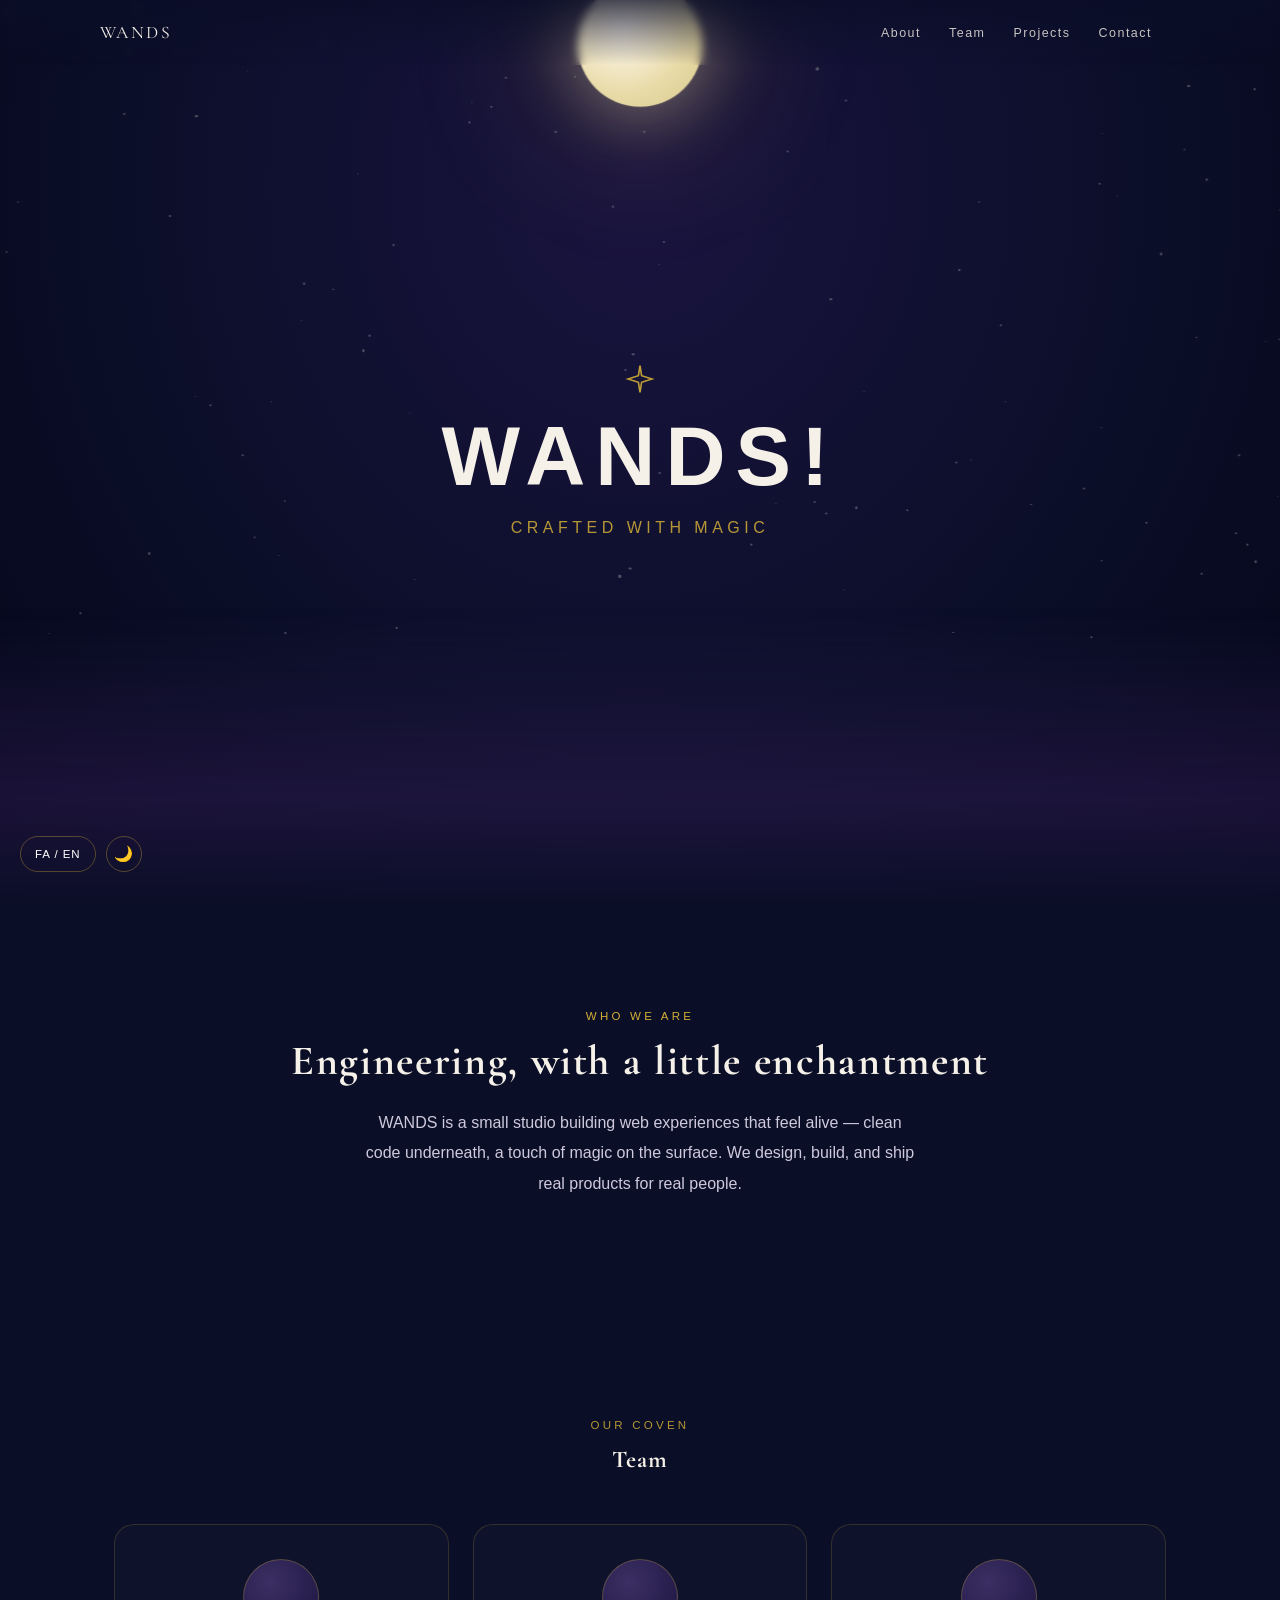
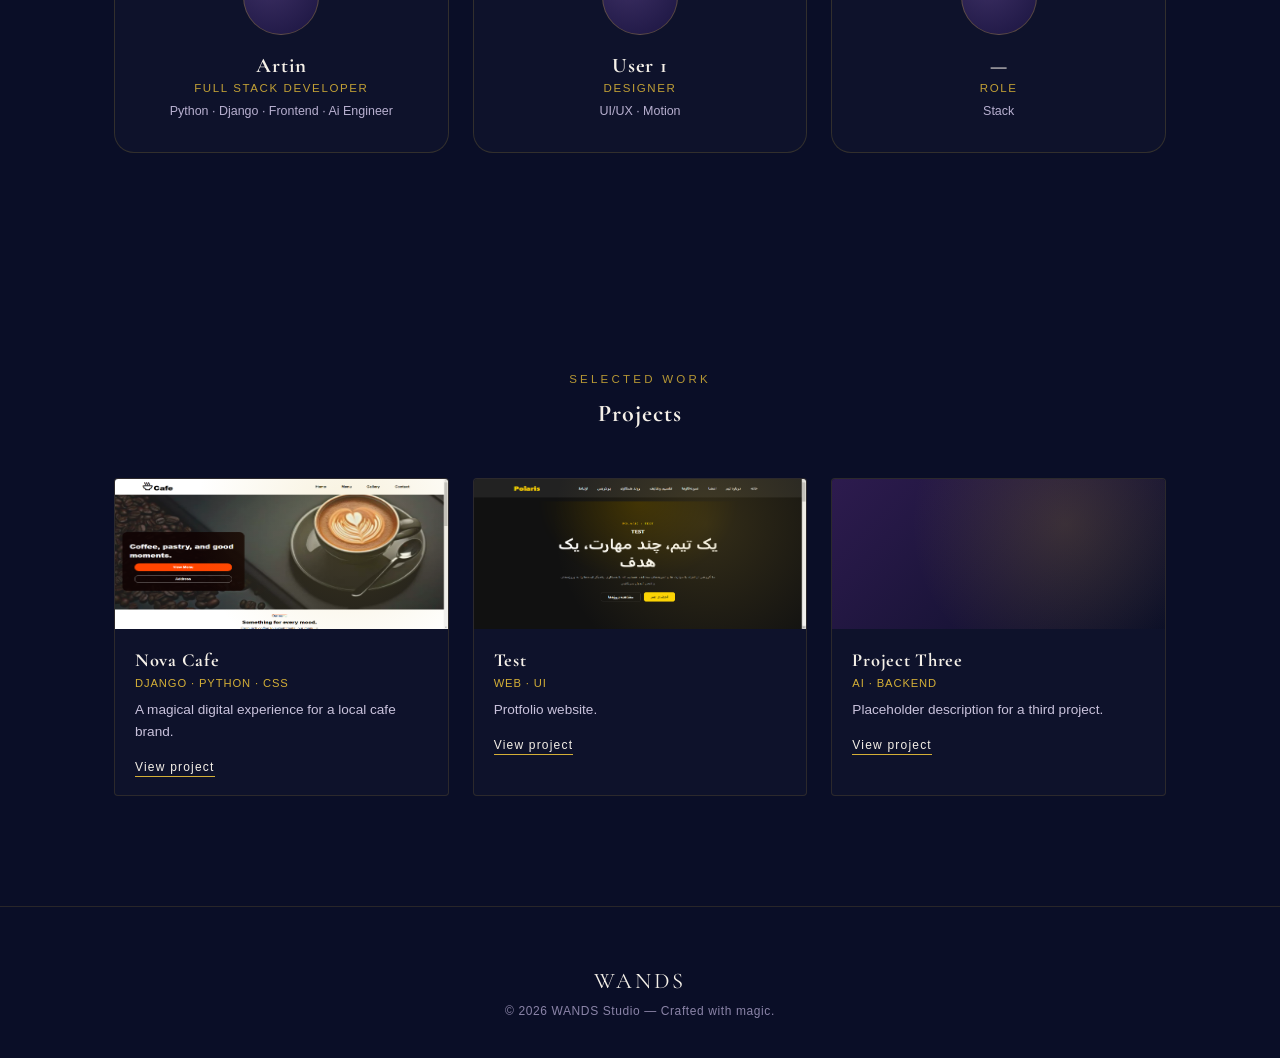
==== index.html @ fb7c70e4 "Add files via upload" ====
<!DOCTYPE html>
<html lang="en">
  <head>
    <meta charset="UTF-8" />
    <meta
      name="viewport"
      content="width=device-width, initial-scale=1, viewport-fit=cover"
    />
    <title>WANDS</title>
    <link rel="preconnect" href="https://fonts.googleapis.com" />
    <link rel="preconnect" href="https://fonts.gstatic.com" crossorigin />
    <link
      href="https://unpkg.com/boxicons@2.1.4/css/boxicons.min.css"
      rel="stylesheet"
    />
    <link
      href="https://fonts.googleapis.com/css2?family=Cormorant+Garamond:wght@400;500;600&family=Inter:wght@300;400;500&family=Vazirmatn:wght@300;400;500;600&display=swap"
      rel="stylesheet"
    />
    <link rel="stylesheet" href="style.css" />
  </head>
  <body>
    <div class="count">
      <nav>
        <div class="logo">WANDS</div>
        <input type="checkbox" id="active" />
        <label for="active" class="open">
          <i class="bx bx-menu"></i>
        </label>
        <ul>
          <label for="active" class="close">
            <i class="bx bx-x"></i>
          </label>
          <li>
            <a href="#about" data-en="About" data-fa="درباره ما">About</a>
          </li>
          <li><a href="#team" data-en="Team" data-fa="تیم">Team</a></li>
          <li>
            <a href="#projects" data-en="Projects" data-fa="پروژه‌ها"
              >Projects</a
            >
          </li>
          <li>
            <a href="#" data-en="Contact" data-fa="ارتباط با ما">Contact</a>
          </li>
          <label for="active" class="screen"></label>
        </ul>
      </nav>

      <div class="nav-actions">
        <button class="lang-btn" id="langBtn" aria-label="Toggle language">
          FA / EN
        </button>
        <button class="icon-btn" id="themeBtn" aria-label="Toggle theme">
          🌙
        </button>
      </div>

      <div class="sweep" id="sweep"></div>

      <div class="language-transition">
        <div class="language-loader">
          <p>WANDS</p>
        </div>
      </div>

      <section class="hero">
        <div class="sky-layers" id="skyLayers">
          <div class="stars" id="stars"></div>
          <div class="cloud c1"></div>
          <div class="cloud c2"></div>
          <div class="cloud c3"></div>
          <div class="cloud c4"></div>
          <div id="moonParallax">
            <div class="moon-wrap"><div class="moon"></div></div>
          </div>
          <div class="fog"></div>
        </div>
        <div class="hero-content">
          <svg
            class="mark"
            viewBox="0 0 24 24"
            fill="none"
            stroke="var(--gold)"
            stroke-width="1.2"
          >
            <path
              d="M12 2 L13.2 9.5 L21 12 L13.2 14.5 L12 22 L10.8 14.5 L3 12 L10.8 9.5 Z"
            />
          </svg>
          <h1 data-en="WANDS!" data-fa="!WANDS">WANDS!</h1>
          <p
            class="tagline"
            data-en="CRAFTED WITH MAGIC"
            data-fa="ساخته‌ شده با جادو"
          >
            CRAFTED WITH MAGIC
          </p>
        </div>
      </section>

      <section class="section about" id="about">
        <div class="eyebrow reveal" data-en="WHO WE ARE" data-fa="ما کی هستیم">
          WHO WE ARE
        </div>
        <h2
          data-en="Engineering, with a little enchantment"
          data-fa="مهندسی، با کمی جادو"
          class="reveal"
        >
          Engineering, with a little enchantment
        </h2>
        <p
          class="reveal"
          data-en="WANDS is a small studio building web experiences that feel alive — clean code underneath, a touch of magic on the surface. We design, build, and ship real products for real people."
          data-fa="WANDS یک استودیوی کوچک است که تجربه‌های وب زنده می‌سازد — کدنویسی تمیز در زیر، لمسی از جادو در سطح. ما محصولات واقعی برای افراد واقعی طراحی و می‌سازیم."
        >
          WANDS is a small studio building web experiences that feel alive —
          clean code underneath, a touch of magic on the surface. We design,
          build, and ship real products for real people.
        </p>
      </section>

      <section class="section" id="team">
        <div
          class="eyebrow"
          style="text-align: center"
          data-en="OUR COVEN"
          data-fa="محفل ما"
        >
          OUR COVEN
        </div>
        <h2 style="text-align: center" data-en="Team" data-fa="تیم">Team</h2>
        <div class="grid">
          <div class="card reveal">
            <div class="avatar"></div>
            <h3>Artin</h3>
            <div class="role" data-en="FULL STACK DEVELOPER" data-fa="فول استک">
              FULL STACK DEVELOPER
            </div>
            <div
              class="stack"
              data-en="Python · Django · Frontend · Ai Engineer"
              data-fa="پایتون · جنگو · فرانت اند · مهندس هوش مصنوعی"
            >
              Python · Django · Frontend · Ai Engineer
            </div>
          </div>
          <div class="card reveal">
            <div class="avatar"></div>
            <h3>User 1</h3>
            <div class="role" data-en="DESIGNER" data-fa="طراح">DESIGNER</div>
            <div
              class="stack"
              data-en="UI/UX · Motion"
              data-fa="  موشن · طراحی/روابط کاربری "
            >
              UI/UX · Motion
            </div>
          </div>
          <div class="card reveal">
            <div class="avatar"></div>
            <h3>—</h3>
            <div class="role">ROLE</div>
            <div class="stack">Stack</div>
          </div>
        </div>
      </section>

      <section class="section" id="projects">
        <div
          class="eyebrow"
          style="text-align: center"
          data-en="SELECTED WORK"
          data-fa="کار های منتخب"
        >
          SELECTED WORK
        </div>
        <h2 style="text-align: center" data-en="Projects" data-fa="پروژه ها">
          Projects
        </h2>
        <div class="grid">
          <div class="proj-card reveal">
            <div class="proj-thumb reveal"><img src="/pct/cafe.png" alt=""></div>
            <div class="proj-body reveal">
              <h3>Nova Cafe</h3>
              <div class="proj-tags">DJANGO · PYTHON · CSS</div>
              <p>A magical digital experience for a local cafe brand.</p>
              <a class="view-link" href="https:cafe-fwct.onrender.com"
                >View project</a
              >
            </div>
          </div>
          <div class="proj-card reveal">
            <div class="proj-thumb reveal"><img src="/pct/test.png" alt=""></div>
            <div class="proj-body reveal">
              <h3>Test</h3>
              <div class="proj-tags">WEB · UI</div>
              <p>Protfolio website.</p>
              <a
                class="view-link"
                href="https://endjackcho.github.io/test-project"
                >View project</a
              >
            </div>
          </div>
          <div class="proj-card reveal">
            <div class="proj-thumb reveal"></div>
            <div class="proj-body reveal">
              <h3>Project Three</h3>
              <div class="proj-tags">AI · BACKEND</div>
              <p>Placeholder description for a third project.</p>
              <a class="view-link" href="#">View project</a>
            </div>
          </div>
        </div>
      </section>

      <footer>
        <div class="logo">WANDS</div>
        <p>© 2026 WANDS Studio — Crafted with magic.</p>
      </footer>

      <a href="#top" class="to-top" id="toTop">↑</a>
    </div>

    <script>
      const starsEl = document.getElementById("stars");
      const n = window.innerWidth < 600 ? 50 : 100;
      let html = "";
      for (let i = 0; i < n; i++) {
        const x = Math.random() * 100,
          y = Math.random() * 70,
          s = Math.random() * 1.6 + 1;
        const d = Math.random() * 4,
          dur = 3 + Math.random() * 4;
        html += `<div class="star" style="left:${x}%;top:${y}%;width:${s}px;height:${s}px;animation-delay:${d}s;animation-duration:${dur}s;"></div>`;
      }
      starsEl.innerHTML = html;

      const toTop = document.getElementById("toTop");
      window.addEventListener("scroll", () => {
        toTop.classList.toggle("show", window.scrollY > 400);
      });

      // theme toggle (dark/light) with golden sweep transition
      const themeBtn = document.getElementById("themeBtn");
      const sweep = document.getElementById("sweep");
      function applyTheme(mode) {
        document.body.classList.toggle("light", mode === "light");
        themeBtn.textContent = mode === "light" ? "☀️" : "🌙";
      }
      function runSweep(cb) {
        sweep.classList.remove("run");
        void sweep.offsetWidth;
        sweep.classList.add("run");
        setTimeout(cb, 380);
      }
      let currentTheme = localStorage.getItem("wands-theme") || "dark";
      applyTheme(currentTheme);
      themeBtn.addEventListener("click", () => {
        runSweep(() => {
          currentTheme = currentTheme === "dark" ? "light" : "dark";
          localStorage.setItem("wands-theme", currentTheme);
          applyTheme(currentTheme);
        });
      });

      // language toggle (EN/FA) with RTL switch
      const langBtn = document.getElementById("langBtn");
      const trans = document.querySelector(".language-transition");
      function applyLang(lang) {
        document.body.setAttribute("dir", lang === "fa" ? "rtl" : "ltr");
        document.documentElement.setAttribute("lang", lang);
        document.querySelectorAll("[data-en]").forEach((el) => {
          el.textContent =
            lang === "fa"
              ? el.getAttribute("data-fa")
              : el.getAttribute("data-en");
        });
        langBtn.textContent = lang === "fa" ? "EN / FA" : "FA / EN";
      }

      function rmve(){
        setTimeout(() => {
          trans.classList.remove("active")
        }, 600);
      }
      
      function rung(){
          setTimeout(() => {
            localStorage.setItem("wands-lang", currentLang);
            applyLang(currentLang);
          }, 300);
      }

      let currentLang = localStorage.getItem("wands-lang") || "en";
      applyLang(currentLang);
      langBtn.addEventListener("click", () => {
        currentLang = currentLang === "en" ? "fa" : "en";
        trans.classList.add("active");
        rung()
        rmve()
      });

      // 3D-feel parallax: sky layer tilts, moon drifts opposite to clouds
      const skyLayers = document.getElementById("skyLayers");
      const moonWrap = document.getElementById("moonParallax");
      if (window.matchMedia("(pointer: fine)").matches) {
        let tx = 0,
          ty = 0,
          cx = 0,
          cy = 0;
        window.addEventListener("mousemove", (e) => {
          tx = e.clientX / window.innerWidth - 0.5;
          ty = e.clientY / window.innerHeight - 0.5;
        });
        function raf() {
          cx += (tx - cx) * 0.05;
          cy += (ty - cy) * 0.05;
          skyLayers.style.transform = `rotateY(${cx * 4}deg) rotateX(${
            -cy * 3
          }deg) scale(1.04)`;
          moonWrap.style.transform = `translate(${cx * -24}px, ${cy * -14}px)`;
          requestAnimationFrame(raf);
        }
        raf();
      }

      const cards = document.querySelectorAll(".card");

      cards.forEach((card) => {
        card.addEventListener("mousemove", (e) => {
          const rect = card.getBoundingClientRect();

          const x = e.clientX - rect.left;
          const y = e.clientY - rect.top;

          card.style.setProperty("--x", `${x}px`);
          card.style.setProperty("--y", `${y}px`);
        });
      });

      const reveals = document.querySelectorAll(".reveal");
      const observer = new IntersectionObserver(
        (entries) => {
          entries.forEach((entry) => {
            if (entry.isIntersecting) {
              entry.target.classList.add("active");
            }
          });
        },
        {
          threshold: 0.15,
        }
      );

      reveals.forEach((item) => {
        observer.observe(item);
      });
    </script>
  </body>
</html>
---- style.css ----
:root {
  --night-1: #0a0e27;
  --night-2: #1a1440;
  --purple: #2d1b4e;
  --gold: #d4af37;
  --cream: #f5f0e8;
  --mist: #6b5b95;
  --card-bg: rgba(255, 255, 255, 0.02);
  --nav-bg: rgba(10, 14, 39, 0.75);
  --icons: white;
  box-sizing: border-box;
}

* {
  box-sizing: inherit;
  margin: 0;
  padding: 0;
}

html {
  scroll-behavior: smooth;
}

body {
  background: var(--night-1);
  color: var(--cream);
  font-family: "Poppins", sans-serif;
  overflow-x: hidden;
  min-height: 100vh;
  transition: background 0.6s ease, color 0.6s ease;
}

body.light {
  --night-1: #f6f1e6;
  --night-2: #fffaf0;
  --purple: #e4d9bf;
  --gold: #a8790c;
  --cream: #2d1b4e;
  --mist: #8b7fae;
  --card-bg: rgba(45, 27, 78, 0.04);
  --nav-bg: rgba(246, 241, 230, 0.8);
  --icons:#a8790c;
}

body[dir="rtl"] {
  font-family: "Vazirmatn", sans-serif;
}

body[dir="rtl"] h1,
body[dir="rtl"] h2,
body[dir="rtl"] h3,
body[dir="rtl"] p {
  cursor: default;
  font-family: "Vazirmatn", sans-serif;
  letter-spacing: 0px;
}

body[dir="rtl"] .section,
body[dir="rtl"] footer {
  text-align: right;
}

body[dir="rtl"] .about,
body[dir="rtl"] #team .eyebrow,
body[dir="rtl"] #team h2,
body[dir="rtl"] #projects .eyebrow,
body[dir="rtl"] #projects h2 {
  text-align: center;
}

body[dir="rtl"] *{
  letter-spacing: 0;
}

body[dir="rtl"] nav ul {
  flex-direction: row-reverse;
}

.count {
  max-width: 1800px;
  margin: 0 auto;
}

/* nav action buttons */
.nav-actions {
  display: flex;
  align-items: center;
  gap: 10px;
  position: fixed;
  z-index: 9999;
  bottom: 28px;
  left: 20px;
  transition: left 0.7s ease-in-out, background-color 0.7s ease-in-out;
}

@keyframes slide {
  0% {
    opacity: 1;
  }
  15% {
    opacity: 0;
  }
  50% {
    opacity: 0;
  }
  100% {
    opacity: 1;
  }
}

.icon-btn {
  width: 36px;
  height: 36px;
  border-radius: 50%;
  border: 1px solid rgba(212, 175, 55, 0.35);
  background: transparent;
  color: var(--cream);
  display: flex;
  align-items: center;
  justify-content: center;
  cursor: pointer;
  font-size: 0.95rem;
  transition: border-color 0.3s ease, transform 0.3s ease, background 0.3s ease;
}

.icon-btn:hover {
  border-color: var(--gold);
  transform: translateY(-2px);
}

.lang-btn {
  padding: 0 14px;
  height: 36px;
  border-radius: 18px;
  border: 1px solid rgba(212, 175, 55, 0.35);
  background: transparent;
  color: var(--icons);
  font-size: 0.72rem;
  letter-spacing: 0.08em;
  cursor: pointer;
  transition: border-color 0.3s ease, transform 0.3s ease;
}

.lang-btn:hover {
  border-color: var(--gold);
  transform: translateY(-2px);
}

/* golden sweep transition overlay */
.sweep {
  position: fixed;
  inset: 0;
  z-index: 9999;
  pointer-events: none;
  background: linear-gradient(
    100deg,
    transparent 0%,
    rgba(212, 175, 55, 0) 35%,
    rgba(245, 220, 140, 0.9) 50%,
    rgba(212, 175, 55, 0) 65%,
    transparent 100%
  );
  transform: translateX(-120%);
  opacity: 0;
}

.sweep.run {
  animation: sweepMove 0.9s cubic-bezier(0.65, 0, 0.35, 1);
}

@keyframes sweepMove {
  0% {
    transform: translateX(-120%);
    opacity: 1;
  }
  55% {
    opacity: 1;
  }
  100% {
    transform: translateX(120%);
    opacity: 0;
  }
}

.language-transition {
  position: fixed;
  inset: 0;
  z-index: 99999;

  display: flex;
  justify-content: center;
  align-items: center;

  background: rgba(10, 14, 39, 0.35);
  backdrop-filter: blur(0);

  opacity: 0;
  visibility: hidden;

  transition:
      opacity .4s ease,
      visibility .4s ease,
      backdrop-filter .4s ease;
}

.language-transition.active{
  opacity: 1;
  visibility: visible;
  backdrop-filter: blur(8px);
}

h1,
h2,
h3 {
  font-family: "Cormorant Garamond", serif;
  font-weight: 900;
  letter-spacing: 0.04em;
}

.section {
  position: relative;
  padding: 110px 24px;
  max-width: 1100px;
  margin: 0 auto;
}

.eyebrow {
  color: var(--gold);
  font-size: 0.72rem;
  letter-spacing: 0.28em;
  opacity: 0.85;
  margin-bottom: 14px;
}

/* ---------- HERO ---------- */
.hero {
  height: 100vh;
  position: relative;
  overflow: hidden;
  background: radial-gradient(
    ellipse at 50% 20%,
    var(--night-2) 0%,
    var(--night-1) 60%,
    #05061a 100%
  );
}

.stars {
  position: absolute;
  inset: 0;
}

.star {
  position: absolute;
  width: 2px;
  height: 2px;
  background: var(--cream);
  border-radius: 50%;
  opacity: 0.3;
  animation: twinkle 4s ease-in-out infinite;
}

@keyframes twinkle {
  0%,
  100% {
    opacity: 0.15;
  }
  50% {
    opacity: 0.9;
  }
}
.hero {
  perspective: 1000px;
}
.sky-layers {
  position: absolute;
  inset: 0;
  transform-style: preserve-3d;
}
.moon-wrap {
  position: absolute;
  top: 10%;
  left: 50%;
  width: 120px;
  height: 120px;
  transform: translateX(-50%);
  animation: moonDrift 18s ease-in-out infinite;
}
.moon {
  width: 100%;
  height: 100%;
  border-radius: 50%;
  background: radial-gradient(
    circle at 35% 35%,
    #fffaf0 0%,
    #f3e9c9 35%,
    #e8dba8 60%,
    #d9c98a 100%
  );
  box-shadow: 0 0 60px 10px rgba(245, 232, 180, 0.35),
    0 0 140px 40px rgba(212, 175, 55, 0.15);
  animation: moonGlow 6s ease-in-out infinite;
}
@keyframes moonDrift {
  0%,
  100% {
    transform: translateX(-50%) translateY(0) rotate(0deg);
  }
  50% {
    transform: translateX(-42%) translateY(34px) rotate(1.5deg);
  }
}
@keyframes moonGlow {
  0%,
  100% {
    box-shadow: 0 0 60px 10px rgba(245, 232, 180, 0.3),
      0 0 140px 40px rgba(212, 175, 55, 0.12);
  }
  50% {
    box-shadow: 0 0 75px 14px rgba(245, 232, 180, 0.45),
      0 0 160px 50px rgba(212, 175, 55, 0.2);
  }
}
.cloud {
  position: absolute;
  background: linear-gradient(
    180deg,
    rgba(107, 91, 149, 0.4),
    rgba(45, 27, 78, 0.05)
  );
  filter: blur(6px);
  border-radius: 50%;
}
.cloud.c1 {
  width: 420px;
  height: 90px;
  top: 20%;
  left: -35%;
  animation: driftRight 22s linear infinite;
}
.cloud.c2 {
  width: 300px;
  height: 70px;
  top: 34%;
  left: -30%;
  animation: driftRight 30s linear infinite;
  animation-delay: -8s;
  opacity: 0.75;
}
.cloud.c3 {
  width: 520px;
  height: 110px;
  top: 14%;
  left: -45%;
  animation: driftRight 38s linear infinite;
  animation-delay: -16s;
  opacity: 0.55;
}
.cloud.c4 {
  width: 260px;
  height: 60px;
  top: 44%;
  left: -20%;
  animation: driftRight 16s linear infinite;
  animation-delay: -4s;
  opacity: 0.6;
}
@keyframes driftRight {
  0% {
    transform: translateX(0);
  }
  100% {
    transform: translateX(160vw);
  }
}
.fog {
  position: absolute;
  bottom: 0;
  left: -20%;
  width: 140%;
  height: 32vh;
  background: linear-gradient(
    180deg,
    transparent,
    rgba(45, 27, 78, 0.55) 60%,
    rgba(10, 14, 39, 0.9)
  );
  filter: blur(10px);
  animation: fogDrift 22s ease-in-out infinite;
}
@keyframes fogDrift {
  0%,
  100% {
    transform: translateX(0);
  }
  50% {
    transform: translateX(3%);
  }
}
.hero-content {
  position: relative;
  z-index: 5;
  height: 100%;
  display: flex;
  flex-direction: column;
  align-items: center;
  justify-content: center;
  text-align: center;
  gap: 14px;
}
.mark {
  width: 32px;
  height: 32px;
  opacity: 0.9;
  animation: pulse 5s ease-in-out infinite;
}
@keyframes pulse {
  0%,
  100% {
    opacity: 0.7;
    transform: scale(1);
  }
  50% {
    opacity: 1;
    transform: scale(1.08);
  }
}
.hero h1 {
  font-size: clamp(2.6rem, 7vw, 5.2rem);
  letter-spacing: 0.12em;
  font-family: "Poppins", sans-serif;
}
.tagline {
  font-weight: 300;
  font-size: clamp(0.85rem, 1.6vw, 1rem);
  letter-spacing: 0.28em;
  color: var(--gold);
  opacity: 0.85;
}

/* ---------- NAV ---------- */
nav {
  position: fixed;
  top: 0;
  left: 0;
  right: 0;
  z-index: 20;
  display: flex;
  justify-content: space-between;
  align-items: center;
  padding: 22px 100px;
  background: linear-gradient(180deg, var(--nav-bg), transparent);
  backdrop-filter: blur(4px);
  transition: background 0.6s ease;
}
nav .logo {
  font-family: "Cormorant Garamond", serif;
  letter-spacing: 0.14em;
  font-size: 1.1rem;
}
nav ul {
  list-style: none;
  display: flex;
  gap: 28px;
  font-size: 0.78rem;
  letter-spacing: 0.12em;
}

nav ul .screen {
  display: block;
}
nav a {
  color: var(--cream);
  text-decoration: none;
  opacity: 0.8;
  transition: 0.3s;
}
nav a:hover {
  opacity: 1;
  color: var(--gold);
}

/* ---------- ABOUT ---------- */
.about {
  text-align: center;
}
.about p {
  max-width: 560px;
  margin: 0 auto;
  line-height: 1.9;
  color: #cfc9de;
  font-weight: 300;
}
.about h2 {
  font-size: clamp(1.8rem, 4vw, 2.6rem);
  margin-bottom: 22px;
}

/* ---------- TEAM ---------- */
.grid {
  display: grid;
  grid-template-columns: repeat(auto-fit, minmax(220px, 1fr));
  gap: 24px;
  margin-top: 50px;
}

.card {
  position: relative;
  background: linear-gradient(160deg, var(--card-bg), var(--card-bg));
  border: 1px solid rgba(212, 175, 55, 0.18);
  overflow: hidden;
  border-radius: 20px;
  padding: 34px 22px;
  text-align: center;
  transition: transform 0.35s ease,
    border-color 0.35s ease box-shadow 0.35s ease, background 0.6s ease;
}

.card::before {
  content: "";
  position: absolute;
  width: 700px;
  height: 700px;
  background: radial-gradient(
    rgba(245, 245, 245, 0.034),
    transparent,
    transparent
  );
  top: var(--y);
  left: var(--x);
  translate: -50% -50%;
  z-index: 10;
  opacity: 0;
  z-index: 1;
  transition: 0.5s, top 0s, left 0s;
}

.card:hover::before {
  opacity: 1;
}

.card:hover {
  transform: translateY(-6px);
  border-color: rgba(212, 175, 55, 0.5);
  box-shadow: 0 18px 40px -12px rgba(0, 0, 0, 0.5);
}
.avatar {
  width: 76px;
  height: 76px;
  border-radius: 50%;
  margin: 0 auto 18px;
  background: radial-gradient(circle at 35% 30%, #3c2f63, #1a1440);
  border: 1px solid rgba(212, 175, 55, 0.3);
}
.card h3 {
  font-size: 1.3rem;
  margin-bottom: 4px;
}
.role {
  color: var(--gold);
  font-size: 0.72rem;
  letter-spacing: 0.14em;
  margin-bottom: 10px;
  opacity: 0.9;
}
.stack {
  font-size: 0.78rem;
  color: #b8b0d0;
  font-weight: 300;
}

/* ---------- PROJECTS ---------- */
.proj-card {
  background: var(--card-bg);
  border: 1px solid rgba(212, 175, 55, 0.15);
  border-radius: 4px;
  overflow: hidden;
  display: flex;
  flex-direction: column;
}
.proj-thumb {
  height: 150px;
  background: linear-gradient(135deg, var(--purple), var(--night-1));
  position: relative;
  overflow: hidden;
}

.proj-thumb img{
  width: 100%;
  height: 100%;
}
.proj-thumb::after {
  content: "";
  position: absolute;
  inset: 0;
  background: radial-gradient(
    circle at 70% 30%,
    rgba(212, 175, 55, 0.18),
    transparent 60%
  );
}
.proj-body {
  padding: 20px;
}
.proj-body h3 {
  font-size: 1.15rem;
  margin-bottom: 6px;
}
.proj-tags {
  font-size: 0.7rem;
  color: var(--gold);
  letter-spacing: 0.08em;
  margin-bottom: 10px;
}
.proj-body p {
  font-size: 0.85rem;
  color: #c9c2dc;
  font-weight: 300;
  line-height: 1.6;
  margin-bottom: 14px;
}
.view-link {
  font-size: 0.75rem;
  letter-spacing: 0.1em;
  color: var(--cream);
  text-decoration: none;
  border-bottom: 1px solid var(--gold);
  padding-bottom: 2px;
}

/* Footer */
footer {
  padding: 60px 24px 40px;
  text-align: center;
  border-top: 1px solid rgba(212, 175, 55, 0.15);
}

footer .logo {
  font-family: "Cormorant Garamond", serif;
  font-size: 1.4rem;
  letter-spacing: 0.14em;
  margin-bottom: 10px;
}

footer p {
  font-size: 0.75rem;
  color: #8b84a8;
  letter-spacing: 0.05em;
}

/*BACK TO TOP*/
.to-top {
  position: fixed;
  bottom: 28px;
  right: 28px;
  z-index: 20;
  width: 44px;
  height: 44px;
  border-radius: 50%;
  background: var(--purple);
  border: 1px solid rgba(212, 175, 55, 0.4);
  color: var(--gold);
  display: flex;
  align-items: center;
  justify-content: center;
  text-decoration: none;
  font-size: 1rem;
  opacity: 0;
  pointer-events: none;
  transition: opacity 0.3s ease, transform 0.3s ease, right 0.9s ease-in-out;
}

.to-top.show {
  opacity: 1;
  pointer-events: auto;
}

.to-top:hover {
  transform: translateY(-3px);
}

.reveal {
  opacity: 0;
  transform: translateY(50px);
  transition: opacity 0.8s ease, transform 0.8s ease;
}

.reveal.active {
  opacity: 1;
  transform: translateY(0);
}

@media (prefers-reduced-motion: reduce) {
  * {
    animation-duration: 0.01ms !important;
    animation-iteration-count: 1 !important;
  }
}

.count nav #active {
  display: none;
}

nav .open,
nav .close {
  display: none;
}

@media (max-width: 600px) {
  nav {
    position: fixed;
    transform: none !important;
    margin: 10px 20px;
    border-radius: 40px;
    backdrop-filter: none;
  }

  body[dir="rtl"] nav ul{
    left: -100%;
    right: auto;
  }
  nav ul {
    position: fixed !important;
    display: flex;
    flex-direction: column;
    justify-content: center;
    align-items: center;
    gap: 10%;
    width: 50%;
    height: 100%;
    background-color: var(--mist);
    right: -100%;
    top: 0;
    z-index: 99 !important;
    transition: 0.7s ease-in-out;
  }

  body[dir="rtl"] nav ul {
    flex-direction: column;
  }

  nav ul a {
    color: var(--cream);
    opacity: 1;
    font-weight: 600;
    width: 100%;
  }
  nav .open,
  nav .close {
    display: block;
    font-size: 3.3em;
    position: absolute;
    color: var(--cream);
    font-weight: 900;
    transition: 0.3s;
    cursor: pointer;
  }

  nav .open:hover,
  nav .close:hover {
    transform: scale(1.06);
    color: var(--icons);
  }

  nav .open:active,
  nav .close:active {
    transform: scale(1);
    opacity: 70%;
  }

  nav .close {
    top: 10px;
    left: 10px;
  }

  body[dir="rtl"] nav .close{
    left: auto;
    right: 10px;
  }

  nav .open {
    right: 30px;
    color: #b8b0d0;
    top: 0;
    bottom: 0;
  }

  body[dir="rtl"] nav .open{
    left: 30px;
    right: auto;
  }

  nav ul .screen {
    display: inline-block;
    position: fixed;
    width: 50%;
    height: 100vh;
    z-index: 1;
    top: 0;
    left: -100%;
  }

  body[dir="rtl"] nav ul .screen{
    right: -100%;
    left: auto;
  }

  body[dir="rtl"] .nav-actions {
    left: auto;
    right: 20px;
    transition: .7s;
  }

  body[dir="rtl"] .to-top{
    right: auto;
    left: 28px;
    transition: .9s;
  }

  nav #active:checked ~ ul {
    right: 0;
  }

  body[dir="rtl"] nav #active:checked ~ ul {
    left: 0;
    right: auto;
  }

  nav #active:checked ~ ul .screen {
    left: 0;
  }

  body[dir="rtl"] nav #active:checked ~ ul .screen {
    left: auto;
    right: 0;
  }

  nav:has(#active:checked) ~ .nav-actions {
    left: 55%;
    animation: slide 0.9s ease-in-out;
  }

  body[dir="rtl"] nav:has(#active:checked) ~ .nav-actions {
    right: 55%;
    left: auto;
    animation: slide 0.9s ease-in-out;
  }
  
  nav:has(#active:checked) ~ .nav-actions button {
    background-color: var(--mist);
    color: #05061a;
  }
  /* to-top */
  nav:has(#active:checked) ~ .to-top {
    right: 85%;
  }

  body[dir="rtl"] nav:has(#active:checked) ~ .to-top {
    right: auto;
    left: 85%;
  }
}
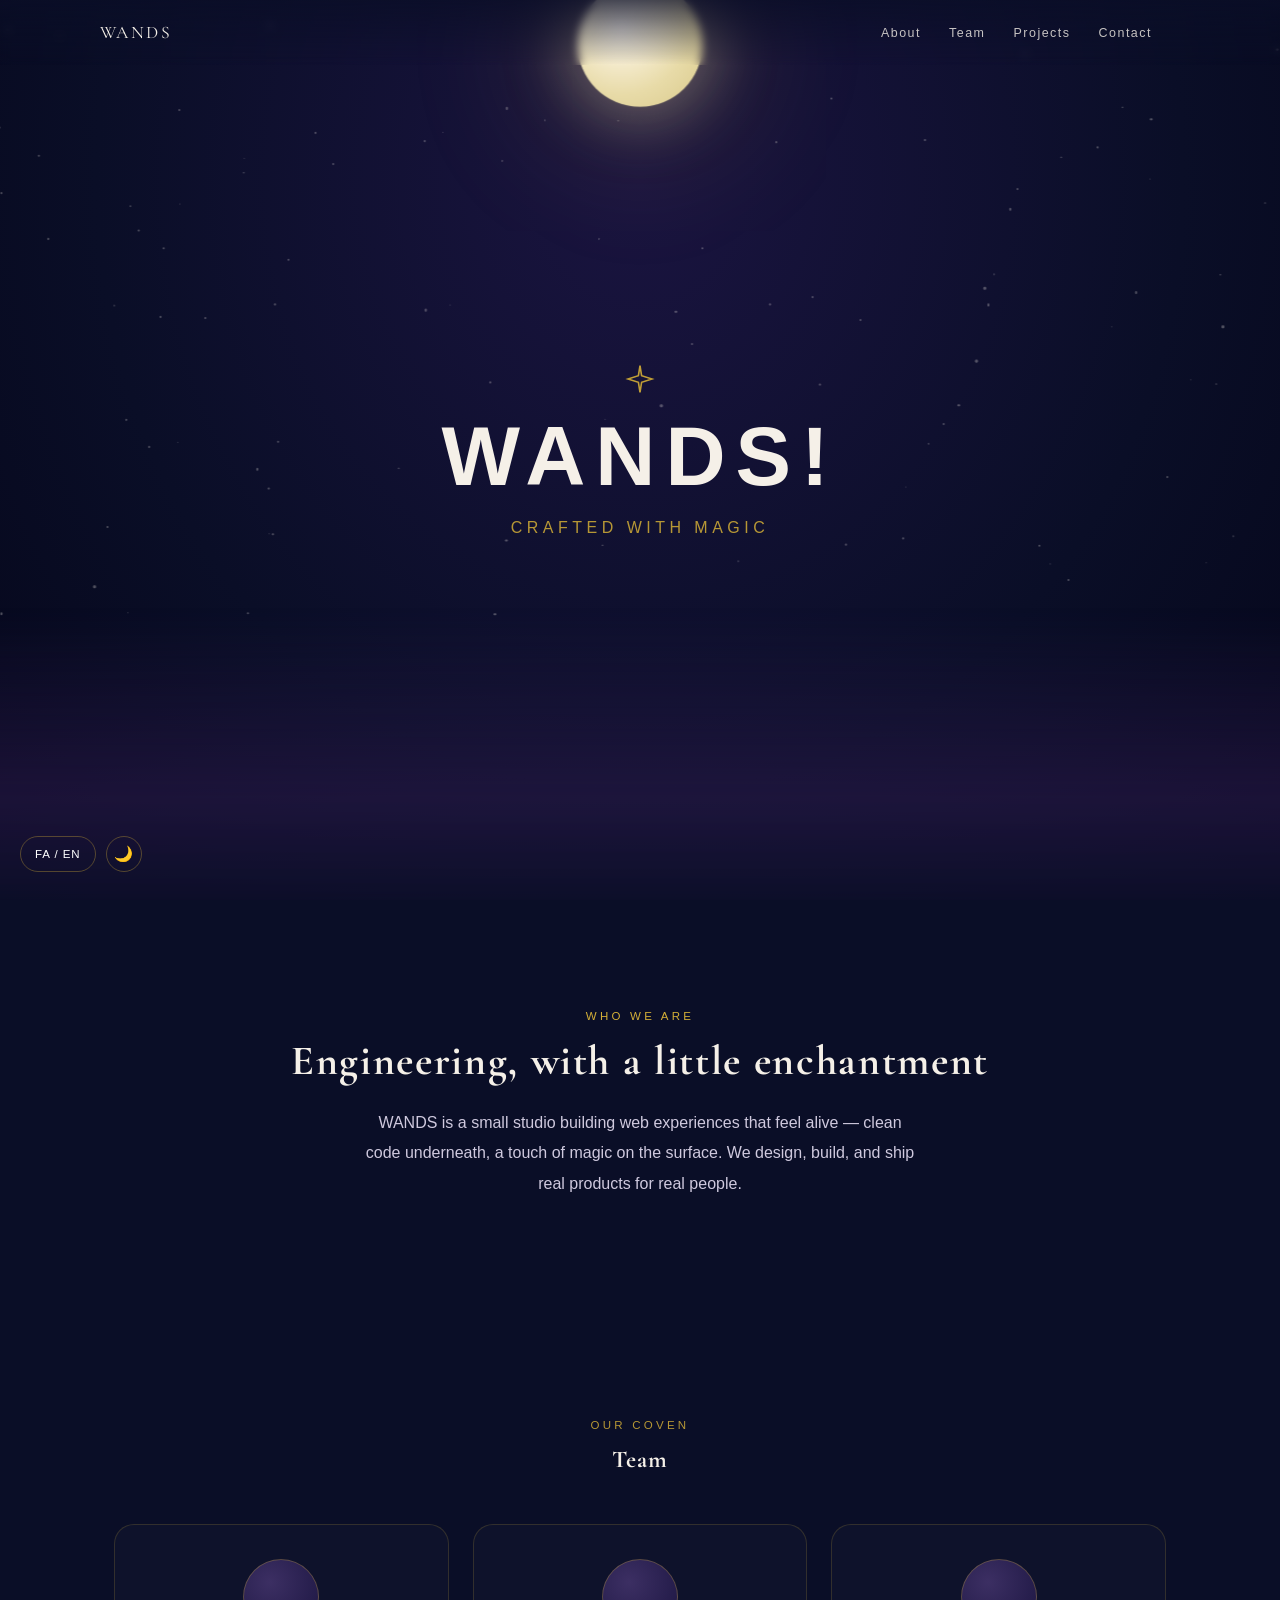
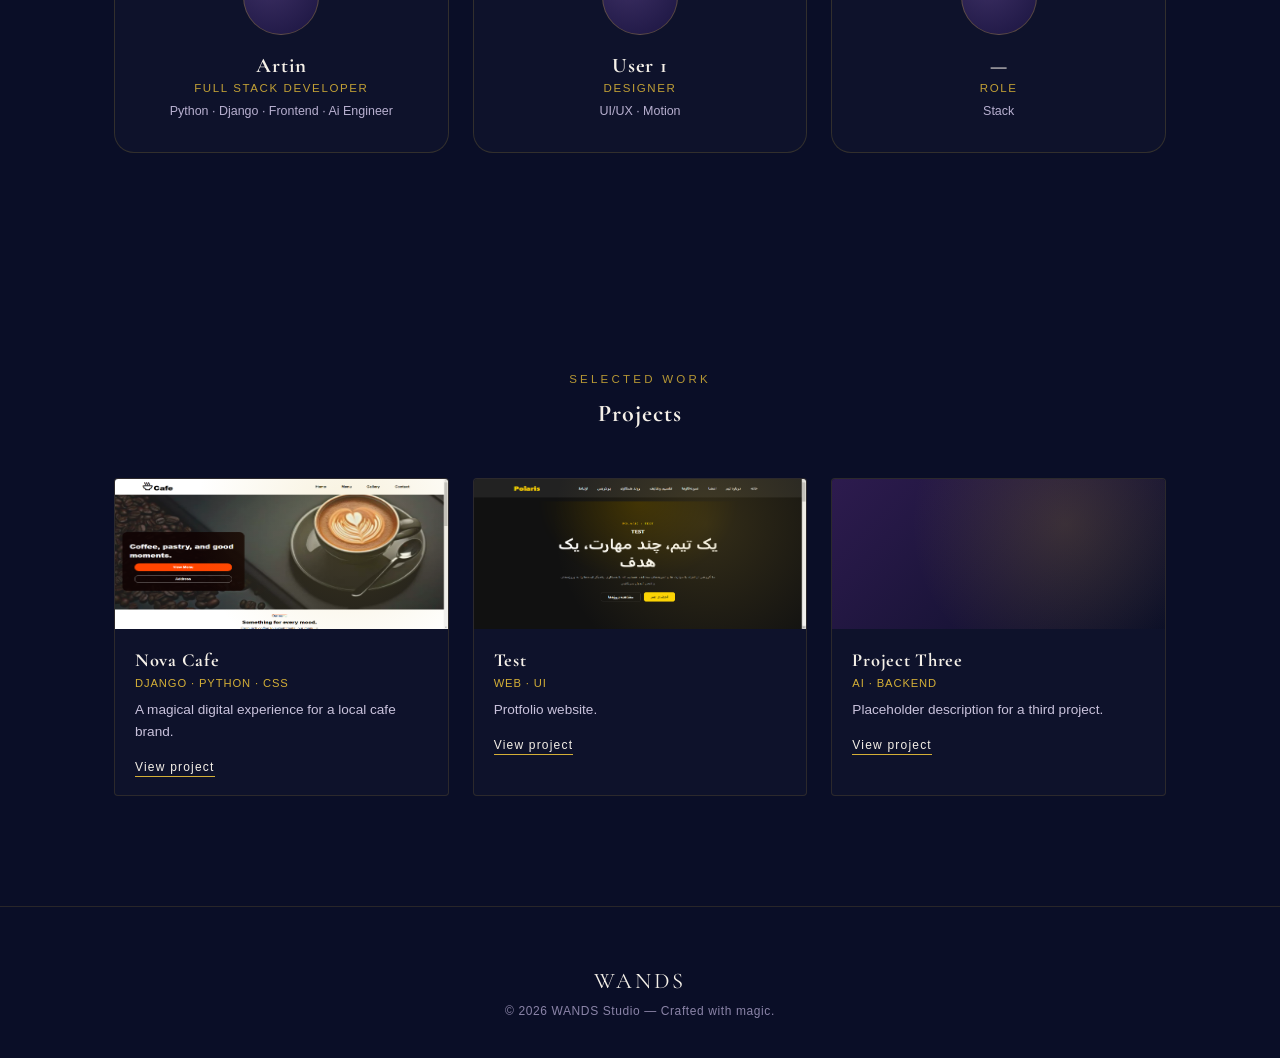
==== commit 1e22a44f: "Update project" ====
--- a/index.html
+++ b/index.html
@@ -17,7 +17,7 @@
       href="https://fonts.googleapis.com/css2?family=Cormorant+Garamond:wght@400;500;600&family=Inter:wght@300;400;500&family=Vazirmatn:wght@300;400;500;600&display=swap"
       rel="stylesheet"
     />
-    <link rel="stylesheet" href="style.css" />
+    <link rel="stylesheet" href="/css/style.css" />
   </head>
   <body>
     <div class="count">
@@ -41,7 +41,7 @@
             >
           </li>
           <li>
-            <a href="#" data-en="Contact" data-fa="ارتباط با ما">Contact</a>
+            <a href="contact.html" data-en="Contact" data-fa="ارتباط با ما">Contact</a>
           </li>
           <label for="active" class="screen"></label>
         </ul>
--- a/css/style.css
+++ b/css/style.css
@@ -0,0 +1,1724 @@
+:root {
+  --night-1: #0a0e27;
+  --night-2: #1a1440;
+  --purple: #2d1b4e;
+  --gold: #d4af37;
+  --cream: #f5f0e8;
+  --mist: #6b5b95;
+  --card-bg: rgba(255, 255, 255, 0.02);
+  --nav-bg: rgba(10, 14, 39, 0.75);
+  --icons: white;
+  box-sizing: border-box;
+}
+
+* {
+  box-sizing: inherit;
+  margin: 0;
+  padding: 0;
+}
+
+html {
+  scroll-behavior: smooth;
+}
+
+body {
+  background: var(--night-1);
+  color: var(--cream);
+  font-family: "Poppins", sans-serif;
+  overflow-x: hidden;
+  min-height: 100vh;
+  transition: background 0.6s ease, color 0.6s ease;
+}
+
+body.light {
+  --night-1: #f6f1e6;
+  --night-2: #fffaf0;
+  --purple: #e4d9bf;
+  --gold: #a8790c;
+  --cream: #2d1b4e;
+  --mist: #8b7fae;
+  --card-bg: rgba(45, 27, 78, 0.04);
+  --nav-bg: rgba(246, 241, 230, 0.8);
+  --icons:#a8790c;
+}
+
+body[dir="rtl"] {
+  font-family: "Vazirmatn", sans-serif;
+}
+
+body[dir="rtl"] h1,
+body[dir="rtl"] h2,
+body[dir="rtl"] h3,
+body[dir="rtl"] p {
+  cursor: default;
+  font-family: "Vazirmatn", sans-serif;
+  letter-spacing: 0px;
+}
+
+body[dir="rtl"] .section,
+body[dir="rtl"] footer {
+  text-align: right;
+}
+
+body[dir="rtl"] .about,
+body[dir="rtl"] #team .eyebrow,
+body[dir="rtl"] #team h2,
+body[dir="rtl"] #projects .eyebrow,
+body[dir="rtl"] #projects h2 {
+  text-align: center;
+}
+
+body[dir="rtl"] *{
+  letter-spacing: 0;
+}
+
+body[dir="rtl"] nav ul {
+  flex-direction: row-reverse;
+}
+
+.count {
+  max-width: 1800px;
+  margin: 0 auto;
+}
+
+/* nav action buttons */
+.nav-actions {
+  display: flex;
+  align-items: center;
+  gap: 10px;
+  position: fixed;
+  z-index: 9999;
+  bottom: 28px;
+  left: 20px;
+  transition: left 0.7s ease-in-out, background-color 0.7s ease-in-out;
+}
+
+@keyframes slide {
+  0% {
+    opacity: 1;
+  }
+  15% {
+    opacity: 0;
+  }
+  50% {
+    opacity: 0;
+  }
+  100% {
+    opacity: 1;
+  }
+}
+
+.icon-btn {
+  width: 36px;
+  height: 36px;
+  border-radius: 50%;
+  border: 1px solid rgba(212, 175, 55, 0.35);
+  background: transparent;
+  color: var(--cream);
+  display: flex;
+  align-items: center;
+  justify-content: center;
+  cursor: pointer;
+  font-size: 0.95rem;
+  transition: border-color 0.3s ease, transform 0.3s ease, background 0.3s ease;
+}
+
+.icon-btn:hover {
+  border-color: var(--gold);
+  transform: translateY(-2px);
+}
+
+.lang-btn {
+  padding: 0 14px;
+  height: 36px;
+  border-radius: 18px;
+  border: 1px solid rgba(212, 175, 55, 0.35);
+  background: transparent;
+  color: var(--icons);
+  font-size: 0.72rem;
+  letter-spacing: 0.08em;
+  cursor: pointer;
+  transition: border-color 0.3s ease, transform 0.3s ease;
+}
+
+.lang-btn:hover {
+  border-color: var(--gold);
+  transform: translateY(-2px);
+}
+
+/* golden sweep transition overlay */
+.sweep {
+  position: fixed;
+  inset: 0;
+  z-index: 9999;
+  pointer-events: none;
+  background: linear-gradient(
+    100deg,
+    transparent 0%,
+    rgba(212, 175, 55, 0) 35%,
+    rgba(245, 220, 140, 0.9) 50%,
+    rgba(212, 175, 55, 0) 65%,
+    transparent 100%
+  );
+  transform: translateX(-120%);
+  opacity: 0;
+}
+
+.sweep.run {
+  animation: sweepMove 0.9s cubic-bezier(0.65, 0, 0.35, 1);
+}
+
+@keyframes sweepMove {
+  0% {
+    transform: translateX(-120%);
+    opacity: 1;
+  }
+  55% {
+    opacity: 1;
+  }
+  100% {
+    transform: translateX(120%);
+    opacity: 0;
+  }
+}
+
+.language-transition {
+  position: fixed;
+  inset: 0;
+  z-index: 99999;
+
+  display: flex;
+  justify-content: center;
+  align-items: center;
+
+  background: rgba(10, 14, 39, 0.35);
+  backdrop-filter: blur(0);
+
+  opacity: 0;
+  visibility: hidden;
+
+  transition:
+      opacity .4s ease,
+      visibility .4s ease,
+      backdrop-filter .4s ease;
+}
+
+.language-transition.active{
+  opacity: 1;
+  visibility: visible;
+  backdrop-filter: blur(8px);
+}
+
+h1,
+h2,
+h3 {
+  font-family: "Cormorant Garamond", serif;
+  font-weight: 900;
+  letter-spacing: 0.04em;
+}
+
+.section {
+  position: relative;
+  padding: 110px 24px;
+  max-width: 1100px;
+  margin: 0 auto;
+}
+
+.eyebrow {
+  color: var(--gold);
+  font-size: 0.72rem;
+  letter-spacing: 0.28em;
+  opacity: 0.85;
+  margin-bottom: 14px;
+}
+
+/* ---------- HERO ---------- */
+.hero {
+  height: 100vh;
+  position: relative;
+  overflow: hidden;
+  background: radial-gradient(
+    ellipse at 50% 20%,
+    var(--night-2) 0%,
+    var(--night-1) 60%,
+    #05061a 100%
+  );
+}
+
+.stars {
+  position: absolute;
+  inset: 0;
+}
+
+.star {
+  position: absolute;
+  width: 2px;
+  height: 2px;
+  background: var(--cream);
+  border-radius: 50%;
+  opacity: 0.3;
+  animation: twinkle 4s ease-in-out infinite;
+}
+
+@keyframes twinkle {
+  0%,
+  100% {
+    opacity: 0.15;
+  }
+  50% {
+    opacity: 0.9;
+  }
+}
+.hero {
+  perspective: 1000px;
+}
+.sky-layers {
+  position: absolute;
+  inset: 0;
+  transform-style: preserve-3d;
+}
+.moon-wrap {
+  position: absolute;
+  top: 10%;
+  left: 50%;
+  width: 120px;
+  height: 120px;
+  transform: translateX(-50%);
+  animation: moonDrift 18s ease-in-out infinite;
+}
+.moon {
+  width: 100%;
+  height: 100%;
+  border-radius: 50%;
+  background: radial-gradient(
+    circle at 35% 35%,
+    #fffaf0 0%,
+    #f3e9c9 35%,
+    #e8dba8 60%,
+    #d9c98a 100%
+  );
+  box-shadow: 0 0 60px 10px rgba(245, 232, 180, 0.35),
+    0 0 140px 40px rgba(212, 175, 55, 0.15);
+  animation: moonGlow 6s ease-in-out infinite;
+}
+@keyframes moonDrift {
+  0%,
+  100% {
+    transform: translateX(-50%) translateY(0) rotate(0deg);
+  }
+  50% {
+    transform: translateX(-42%) translateY(34px) rotate(1.5deg);
+  }
+}
+@keyframes moonGlow {
+  0%,
+  100% {
+    box-shadow: 0 0 60px 10px rgba(245, 232, 180, 0.3),
+      0 0 140px 40px rgba(212, 175, 55, 0.12);
+  }
+  50% {
+    box-shadow: 0 0 75px 14px rgba(245, 232, 180, 0.45),
+      0 0 160px 50px rgba(212, 175, 55, 0.2);
+  }
+}
+.cloud {
+  position: absolute;
+  background: linear-gradient(
+    180deg,
+    rgba(107, 91, 149, 0.4),
+    rgba(45, 27, 78, 0.05)
+  );
+  filter: blur(6px);
+  border-radius: 50%;
+}
+.cloud.c1 {
+  width: 420px;
+  height: 90px;
+  top: 20%;
+  left: -35%;
+  animation: driftRight 22s linear infinite;
+}
+.cloud.c2 {
+  width: 300px;
+  height: 70px;
+  top: 34%;
+  left: -30%;
+  animation: driftRight 30s linear infinite;
+  animation-delay: -8s;
+  opacity: 0.75;
+}
+.cloud.c3 {
+  width: 520px;
+  height: 110px;
+  top: 14%;
+  left: -45%;
+  animation: driftRight 38s linear infinite;
+  animation-delay: -16s;
+  opacity: 0.55;
+}
+.cloud.c4 {
+  width: 260px;
+  height: 60px;
+  top: 44%;
+  left: -20%;
+  animation: driftRight 16s linear infinite;
+  animation-delay: -4s;
+  opacity: 0.6;
+}
+@keyframes driftRight {
+  0% {
+    transform: translateX(0);
+  }
+  100% {
+    transform: translateX(160vw);
+  }
+}
+.fog {
+  position: absolute;
+  bottom: 0;
+  left: -20%;
+  width: 140%;
+  height: 32vh;
+  background: linear-gradient(
+    180deg,
+    transparent,
+    rgba(45, 27, 78, 0.55) 60%,
+    rgba(10, 14, 39, 0.9)
+  );
+  filter: blur(10px);
+  animation: fogDrift 22s ease-in-out infinite;
+}
+@keyframes fogDrift {
+  0%,
+  100% {
+    transform: translateX(0);
+  }
+  50% {
+    transform: translateX(3%);
+  }
+}
+.hero-content {
+  position: relative;
+  z-index: 5;
+  height: 100%;
+  display: flex;
+  flex-direction: column;
+  align-items: center;
+  justify-content: center;
+  text-align: center;
+  gap: 14px;
+}
+.mark {
+  width: 32px;
+  height: 32px;
+  opacity: 0.9;
+  animation: pulse 5s ease-in-out infinite;
+}
+@keyframes pulse {
+  0%,
+  100% {
+    opacity: 0.7;
+    transform: scale(1);
+  }
+  50% {
+    opacity: 1;
+    transform: scale(1.08);
+  }
+}
+.hero h1 {
+  font-size: clamp(2.6rem, 7vw, 5.2rem);
+  letter-spacing: 0.12em;
+  font-family: "Poppins", sans-serif;
+}
+.tagline {
+  font-weight: 300;
+  font-size: clamp(0.85rem, 1.6vw, 1rem);
+  letter-spacing: 0.28em;
+  color: var(--gold);
+  opacity: 0.85;
+}
+
+/* ---------- NAV ---------- */
+nav {
+  position: fixed;
+  top: 0;
+  left: 0;
+  right: 0;
+  z-index: 20;
+  display: flex;
+  justify-content: space-between;
+  align-items: center;
+  padding: 22px 100px;
+  background: linear-gradient(180deg, var(--nav-bg), transparent);
+  backdrop-filter: blur(4px);
+  transition: background 0.6s ease;
+}
+nav .logo {
+  font-family: "Cormorant Garamond", serif;
+  letter-spacing: 0.14em;
+  font-size: 1.1rem;
+}
+nav ul {
+  list-style: none;
+  display: flex;
+  gap: 28px;
+  font-size: 0.78rem;
+  letter-spacing: 0.12em;
+}
+
+nav ul .screen {
+  display: block;
+}
+nav a {
+  color: var(--cream);
+  text-decoration: none;
+  opacity: 0.8;
+  transition: 0.3s;
+}
+nav a:hover {
+  opacity: 1;
+  color: var(--gold);
+}
+
+/* ---------- ABOUT ---------- */
+.about {
+  text-align: center;
+}
+.about p {
+  max-width: 560px;
+  margin: 0 auto;
+  line-height: 1.9;
+  color: #cfc9de;
+  font-weight: 300;
+}
+.about h2 {
+  font-size: clamp(1.8rem, 4vw, 2.6rem);
+  margin-bottom: 22px;
+}
+
+/* ---------- TEAM ---------- */
+.grid {
+  display: grid;
+  grid-template-columns: repeat(auto-fit, minmax(220px, 1fr));
+  gap: 24px;
+  margin-top: 50px;
+}
+
+.card {
+  position: relative;
+  background: linear-gradient(160deg, var(--card-bg), var(--card-bg));
+  border: 1px solid rgba(212, 175, 55, 0.18);
+  overflow: hidden;
+  border-radius: 20px;
+  padding: 34px 22px;
+  text-align: center;
+  transition: transform 0.35s ease,
+    border-color 0.35s ease box-shadow 0.35s ease, background 0.6s ease;
+}
+
+.card::before {
+  content: "";
+  position: absolute;
+  width: 700px;
+  height: 700px;
+  background: radial-gradient(
+    rgba(245, 245, 245, 0.034),
+    transparent,
+    transparent
+  );
+  top: var(--y);
+  left: var(--x);
+  translate: -50% -50%;
+  z-index: 10;
+  opacity: 0;
+  z-index: 1;
+  transition: 0.5s, top 0s, left 0s;
+}
+
+.card:hover::before {
+  opacity: 1;
+}
+
+.card:hover {
+  transform: translateY(-6px);
+  border-color: rgba(212, 175, 55, 0.5);
+  box-shadow: 0 18px 40px -12px rgba(0, 0, 0, 0.5);
+}
+.avatar {
+  width: 76px;
+  height: 76px;
+  border-radius: 50%;
+  margin: 0 auto 18px;
+  background: radial-gradient(circle at 35% 30%, #3c2f63, #1a1440);
+  border: 1px solid rgba(212, 175, 55, 0.3);
+}
+.card h3 {
+  font-size: 1.3rem;
+  margin-bottom: 4px;
+}
+.role {
+  color: var(--gold);
+  font-size: 0.72rem;
+  letter-spacing: 0.14em;
+  margin-bottom: 10px;
+  opacity: 0.9;
+}
+.stack {
+  font-size: 0.78rem;
+  color: #b8b0d0;
+  font-weight: 300;
+}
+
+/* ---------- PROJECTS ---------- */
+.proj-card {
+  background: var(--card-bg);
+  border: 1px solid rgba(212, 175, 55, 0.15);
+  border-radius: 4px;
+  overflow: hidden;
+  display: flex;
+  flex-direction: column;
+}
+.proj-thumb {
+  height: 150px;
+  background: linear-gradient(135deg, var(--purple), var(--night-1));
+  position: relative;
+  overflow: hidden;
+}
+
+.proj-thumb img{
+  width: 100%;
+  height: 100%;
+}
+.proj-thumb::after {
+  content: "";
+  position: absolute;
+  inset: 0;
+  background: radial-gradient(
+    circle at 70% 30%,
+    rgba(212, 175, 55, 0.18),
+    transparent 60%
+  );
+}
+.proj-body {
+  padding: 20px;
+}
+.proj-body h3 {
+  font-size: 1.15rem;
+  margin-bottom: 6px;
+}
+.proj-tags {
+  font-size: 0.7rem;
+  color: var(--gold);
+  letter-spacing: 0.08em;
+  margin-bottom: 10px;
+}
+.proj-body p {
+  font-size: 0.85rem;
+  color: #c9c2dc;
+  font-weight: 300;
+  line-height: 1.6;
+  margin-bottom: 14px;
+}
+.view-link {
+  font-size: 0.75rem;
+  letter-spacing: 0.1em;
+  color: var(--cream);
+  text-decoration: none;
+  border-bottom: 1px solid var(--gold);
+  padding-bottom: 2px;
+}
+
+/* Footer */
+footer {
+  padding: 60px 24px 40px;
+  text-align: center;
+  border-top: 1px solid rgba(212, 175, 55, 0.15);
+}
+
+footer .logo {
+  font-family: "Cormorant Garamond", serif;
+  font-size: 1.4rem;
+  letter-spacing: 0.14em;
+  margin-bottom: 10px;
+}
+
+footer p {
+  font-size: 0.75rem;
+  color: #8b84a8;
+  letter-spacing: 0.05em;
+}
+
+/*BACK TO TOP*/
+.to-top {
+  position: fixed;
+  bottom: 28px;
+  right: 28px;
+  z-index: 20;
+  width: 44px;
+  height: 44px;
+  border-radius: 50%;
+  background: var(--purple);
+  border: 1px solid rgba(212, 175, 55, 0.4);
+  color: var(--gold);
+  display: flex;
+  align-items: center;
+  justify-content: center;
+  text-decoration: none;
+  font-size: 1rem;
+  opacity: 0;
+  pointer-events: none;
+  transition: opacity 0.3s ease, transform 0.3s ease, right 0.9s ease-in-out;
+}
+
+.to-top.show {
+  opacity: 1;
+  pointer-events: auto;
+}
+
+.to-top:hover {
+  transform: translateY(-3px);
+}
+
+.reveal {
+  opacity: 0;
+  transform: translateY(50px);
+  transition: opacity 0.8s ease, transform 0.8s ease;
+}
+
+.reveal.active {
+  opacity: 1;
+  transform: translateY(0);
+}
+
+@media (prefers-reduced-motion: reduce) {
+  * {
+    animation-duration: 0.01ms !important;
+    animation-iteration-count: 1 !important;
+  }
+}
+
+.count nav #active {
+  display: none;
+}
+
+nav .open,
+nav .close {
+  display: none;
+}
+
+@media (max-width: 600px) {
+  nav {
+    position: fixed;
+    transform: none !important;
+    margin: 10px 20px;
+    border-radius: 40px;
+    backdrop-filter: none;
+  }
+
+  body[dir="rtl"] nav ul{
+    left: -100%;
+    right: auto;
+  }
+  nav ul {
+    position: fixed !important;
+    display: flex;
+    flex-direction: column;
+    justify-content: center;
+    align-items: center;
+    gap: 10%;
+    width: 50%;
+    height: 100%;
+    background-color: var(--mist);
+    right: -100%;
+    top: 0;
+    z-index: 99 !important;
+    transition: 0.7s ease-in-out;
+  }
+
+  body[dir="rtl"] nav ul {
+    flex-direction: column;
+  }
+
+  nav ul a {
+    color: var(--cream);
+    opacity: 1;
+    font-weight: 600;
+    width: 100%;
+  }
+  nav .open,
+  nav .close {
+    display: block;
+    font-size: 3.3em;
+    position: absolute;
+    color: var(--cream);
+    font-weight: 900;
+    transition: 0.3s;
+    cursor: pointer;
+  }
+
+  nav .open:hover,
+  nav .close:hover {
+    transform: scale(1.06);
+    color: var(--icons);
+  }
+
+  nav .open:active,
+  nav .close:active {
+    transform: scale(1);
+    opacity: 70%;
+  }
+
+  nav .close {
+    top: 10px;
+    left: 10px;
+  }
+
+  body[dir="rtl"] nav .close{
+    left: auto;
+    right: 10px;
+  }
+
+  nav .open {
+    right: 30px;
+    color: #b8b0d0;
+    top: 0;
+    bottom: 0;
+  }
+
+  body[dir="rtl"] nav .open{
+    left: 30px;
+    right: auto;
+  }
+
+  nav ul .screen {
+    display: inline-block;
+    position: fixed;
+    width: 50%;
+    height: 100vh;
+    z-index: 1;
+    top: 0;
+    left: -100%;
+  }
+
+  body[dir="rtl"] nav ul .screen{
+    right: -100%;
+    left: auto;
+  }
+
+  body[dir="rtl"] .nav-actions {
+    left: auto;
+    right: 20px;
+    transition: .7s;
+  }
+
+  body[dir="rtl"] .to-top{
+    right: auto;
+    left: 28px;
+    transition: .9s;
+  }
+
+  nav #active:checked ~ ul {
+    right: 0;
+  }
+
+  body[dir="rtl"] nav #active:checked ~ ul {
+    left: 0;
+    right: auto;
+  }
+
+  nav #active:checked ~ ul .screen {
+    left: 0;
+  }
+
+  body[dir="rtl"] nav #active:checked ~ ul .screen {
+    left: auto;
+    right: 0;
+  }
+
+  nav:has(#active:checked) ~ .nav-actions {
+    left: 55%;
+    animation: slide 0.9s ease-in-out;
+  }
+
+  body[dir="rtl"] nav:has(#active:checked) ~ .nav-actions {
+    right: 55%;
+    left: auto;
+    animation: slide 0.9s ease-in-out;
+  }
+  
+  nav:has(#active:checked) ~ .nav-actions button {
+    background-color: var(--mist);
+    color: #05061a;
+  }
+  /* to-top */
+  nav:has(#active:checked) ~ .to-top {
+    right: 85%;
+  }
+
+  body[dir="rtl"] nav:has(#active:checked) ~ .to-top {
+    right: auto;
+    left: 85%;
+  }
+}
+:root {
+  --night-1: #0a0e27;
+  --night-2: #1a1440;
+  --purple: #2d1b4e;
+  --gold: #d4af37;
+  --cream: #f5f0e8;
+  --mist: #6b5b95;
+  --card-bg: rgba(255, 255, 255, 0.02);
+  --nav-bg: rgba(10, 14, 39, 0.75);
+  --icons: white;
+  box-sizing: border-box;
+}
+
+* {
+  box-sizing: inherit;
+  margin: 0;
+  padding: 0;
+}
+
+html {
+  scroll-behavior: smooth;
+}
+
+body {
+  background: var(--night-1);
+  color: var(--cream);
+  font-family: "Poppins", sans-serif;
+  overflow-x: hidden;
+  min-height: 100vh;
+  transition: background 0.6s ease, color 0.6s ease;
+}
+
+body.light {
+  --night-1: #f6f1e6;
+  --night-2: #fffaf0;
+  --purple: #e4d9bf;
+  --gold: #a8790c;
+  --cream: #2d1b4e;
+  --mist: #8b7fae;
+  --card-bg: rgba(45, 27, 78, 0.04);
+  --nav-bg: rgba(246, 241, 230, 0.8);
+  --icons:#a8790c;
+}
+
+body[dir="rtl"] {
+  font-family: "Vazirmatn", sans-serif;
+}
+
+body[dir="rtl"] h1,
+body[dir="rtl"] h2,
+body[dir="rtl"] h3,
+body[dir="rtl"] p {
+  cursor: default;
+  font-family: "Vazirmatn", sans-serif;
+  letter-spacing: 0px;
+}
+
+body[dir="rtl"] .section,
+body[dir="rtl"] footer {
+  text-align: right;
+}
+
+body[dir="rtl"] .about,
+body[dir="rtl"] #team .eyebrow,
+body[dir="rtl"] #team h2,
+body[dir="rtl"] #projects .eyebrow,
+body[dir="rtl"] #projects h2 {
+  text-align: center;
+}
+
+body[dir="rtl"] *{
+  letter-spacing: 0;
+}
+
+body[dir="rtl"] nav ul {
+  flex-direction: row-reverse;
+}
+
+.count {
+  max-width: 1800px;
+  margin: 0 auto;
+}
+
+/* nav action buttons */
+.nav-actions {
+  display: flex;
+  align-items: center;
+  gap: 10px;
+  position: fixed;
+  z-index: 9999;
+  bottom: 28px;
+  left: 20px;
+  transition: left 0.7s ease-in-out, background-color 0.7s ease-in-out;
+}
+
+@keyframes slide {
+  0% {
+    opacity: 1;
+  }
+  15% {
+    opacity: 0;
+  }
+  50% {
+    opacity: 0;
+  }
+  100% {
+    opacity: 1;
+  }
+}
+
+.icon-btn {
+  width: 36px;
+  height: 36px;
+  border-radius: 50%;
+  border: 1px solid rgba(212, 175, 55, 0.35);
+  background: transparent;
+  color: var(--cream);
+  display: flex;
+  align-items: center;
+  justify-content: center;
+  cursor: pointer;
+  font-size: 0.95rem;
+  transition: border-color 0.3s ease, transform 0.3s ease, background 0.3s ease;
+}
+
+.icon-btn:hover {
+  border-color: var(--gold);
+  transform: translateY(-2px);
+}
+
+.lang-btn {
+  padding: 0 14px;
+  height: 36px;
+  border-radius: 18px;
+  border: 1px solid rgba(212, 175, 55, 0.35);
+  background: transparent;
+  color: var(--icons);
+  font-size: 0.72rem;
+  letter-spacing: 0.08em;
+  cursor: pointer;
+  transition: border-color 0.3s ease, transform 0.3s ease;
+}
+
+.lang-btn:hover {
+  border-color: var(--gold);
+  transform: translateY(-2px);
+}
+
+/* golden sweep transition overlay */
+.sweep {
+  position: fixed;
+  inset: 0;
+  z-index: 9999;
+  pointer-events: none;
+  background: linear-gradient(
+    100deg,
+    transparent 0%,
+    rgba(212, 175, 55, 0) 35%,
+    rgba(245, 220, 140, 0.9) 50%,
+    rgba(212, 175, 55, 0) 65%,
+    transparent 100%
+  );
+  transform: translateX(-120%);
+  opacity: 0;
+}
+
+.sweep.run {
+  animation: sweepMove 0.9s cubic-bezier(0.65, 0, 0.35, 1);
+}
+
+@keyframes sweepMove {
+  0% {
+    transform: translateX(-120%);
+    opacity: 1;
+  }
+  55% {
+    opacity: 1;
+  }
+  100% {
+    transform: translateX(120%);
+    opacity: 0;
+  }
+}
+
+.language-transition {
+  position: fixed;
+  inset: 0;
+  z-index: 99999;
+
+  display: flex;
+  justify-content: center;
+  align-items: center;
+
+  background: rgba(10, 14, 39, 0.35);
+  backdrop-filter: blur(0);
+
+  opacity: 0;
+  visibility: hidden;
+
+  transition:
+      opacity .4s ease,
+      visibility .4s ease,
+      backdrop-filter .4s ease;
+}
+
+.language-transition.active{
+  opacity: 1;
+  visibility: visible;
+  backdrop-filter: blur(8px);
+}
+
+h1,
+h2,
+h3 {
+  font-family: "Cormorant Garamond", serif;
+  font-weight: 900;
+  letter-spacing: 0.04em;
+}
+
+.section {
+  position: relative;
+  padding: 110px 24px;
+  max-width: 1100px;
+  margin: 0 auto;
+}
+
+.eyebrow {
+  color: var(--gold);
+  font-size: 0.72rem;
+  letter-spacing: 0.28em;
+  opacity: 0.85;
+  margin-bottom: 14px;
+}
+
+/* ---------- HERO ---------- */
+.hero {
+  height: 100vh;
+  position: relative;
+  overflow: hidden;
+  background: radial-gradient(
+    ellipse at 50% 20%,
+    var(--night-2) 0%,
+    var(--night-1) 60%,
+    #05061a 100%
+  );
+}
+
+.stars {
+  position: absolute;
+  inset: 0;
+}
+
+.star {
+  position: absolute;
+  width: 2px;
+  height: 2px;
+  background: var(--cream);
+  border-radius: 50%;
+  opacity: 0.3;
+  animation: twinkle 4s ease-in-out infinite;
+}
+
+@keyframes twinkle {
+  0%,
+  100% {
+    opacity: 0.15;
+  }
+  50% {
+    opacity: 0.9;
+  }
+}
+.hero {
+  perspective: 1000px;
+}
+.sky-layers {
+  position: absolute;
+  inset: 0;
+  transform-style: preserve-3d;
+}
+.moon-wrap {
+  position: absolute;
+  top: 10%;
+  left: 50%;
+  width: 120px;
+  height: 120px;
+  transform: translateX(-50%);
+  animation: moonDrift 18s ease-in-out infinite;
+}
+.moon {
+  width: 100%;
+  height: 100%;
+  border-radius: 50%;
+  background: radial-gradient(
+    circle at 35% 35%,
+    #fffaf0 0%,
+    #f3e9c9 35%,
+    #e8dba8 60%,
+    #d9c98a 100%
+  );
+  box-shadow: 0 0 60px 10px rgba(245, 232, 180, 0.35),
+    0 0 140px 40px rgba(212, 175, 55, 0.15);
+  animation: moonGlow 6s ease-in-out infinite;
+}
+@keyframes moonDrift {
+  0%,
+  100% {
+    transform: translateX(-50%) translateY(0) rotate(0deg);
+  }
+  50% {
+    transform: translateX(-42%) translateY(34px) rotate(1.5deg);
+  }
+}
+@keyframes moonGlow {
+  0%,
+  100% {
+    box-shadow: 0 0 60px 10px rgba(245, 232, 180, 0.3),
+      0 0 140px 40px rgba(212, 175, 55, 0.12);
+  }
+  50% {
+    box-shadow: 0 0 75px 14px rgba(245, 232, 180, 0.45),
+      0 0 160px 50px rgba(212, 175, 55, 0.2);
+  }
+}
+.cloud {
+  position: absolute;
+  background: linear-gradient(
+    180deg,
+    rgba(107, 91, 149, 0.4),
+    rgba(45, 27, 78, 0.05)
+  );
+  filter: blur(6px);
+  border-radius: 50%;
+}
+.cloud.c1 {
+  width: 420px;
+  height: 90px;
+  top: 20%;
+  left: -35%;
+  animation: driftRight 22s linear infinite;
+}
+.cloud.c2 {
+  width: 300px;
+  height: 70px;
+  top: 34%;
+  left: -30%;
+  animation: driftRight 30s linear infinite;
+  animation-delay: -8s;
+  opacity: 0.75;
+}
+.cloud.c3 {
+  width: 520px;
+  height: 110px;
+  top: 14%;
+  left: -45%;
+  animation: driftRight 38s linear infinite;
+  animation-delay: -16s;
+  opacity: 0.55;
+}
+.cloud.c4 {
+  width: 260px;
+  height: 60px;
+  top: 44%;
+  left: -20%;
+  animation: driftRight 16s linear infinite;
+  animation-delay: -4s;
+  opacity: 0.6;
+}
+@keyframes driftRight {
+  0% {
+    transform: translateX(0);
+  }
+  100% {
+    transform: translateX(160vw);
+  }
+}
+.fog {
+  position: absolute;
+  bottom: 0;
+  left: -20%;
+  width: 140%;
+  height: 32vh;
+  background: linear-gradient(
+    180deg,
+    transparent,
+    rgba(45, 27, 78, 0.55) 60%,
+    rgba(10, 14, 39, 0.9)
+  );
+  filter: blur(10px);
+  animation: fogDrift 22s ease-in-out infinite;
+}
+@keyframes fogDrift {
+  0%,
+  100% {
+    transform: translateX(0);
+  }
+  50% {
+    transform: translateX(3%);
+  }
+}
+.hero-content {
+  position: relative;
+  z-index: 5;
+  height: 100%;
+  display: flex;
+  flex-direction: column;
+  align-items: center;
+  justify-content: center;
+  text-align: center;
+  gap: 14px;
+}
+.mark {
+  width: 32px;
+  height: 32px;
+  opacity: 0.9;
+  animation: pulse 5s ease-in-out infinite;
+}
+@keyframes pulse {
+  0%,
+  100% {
+    opacity: 0.7;
+    transform: scale(1);
+  }
+  50% {
+    opacity: 1;
+    transform: scale(1.08);
+  }
+}
+.hero h1 {
+  font-size: clamp(2.6rem, 7vw, 5.2rem);
+  letter-spacing: 0.12em;
+  font-family: "Poppins", sans-serif;
+}
+.tagline {
+  font-weight: 300;
+  font-size: clamp(0.85rem, 1.6vw, 1rem);
+  letter-spacing: 0.28em;
+  color: var(--gold);
+  opacity: 0.85;
+}
+
+/* ---------- NAV ---------- */
+nav {
+  position: fixed;
+  top: 0;
+  left: 0;
+  right: 0;
+  z-index: 20;
+  display: flex;
+  justify-content: space-between;
+  align-items: center;
+  padding: 22px 100px;
+  background: linear-gradient(180deg, var(--nav-bg), transparent);
+  backdrop-filter: blur(4px);
+  transition: background 0.6s ease;
+}
+nav .logo {
+  font-family: "Cormorant Garamond", serif;
+  letter-spacing: 0.14em;
+  font-size: 1.1rem;
+}
+nav ul {
+  list-style: none;
+  display: flex;
+  gap: 28px;
+  font-size: 0.78rem;
+  letter-spacing: 0.12em;
+}
+
+nav ul .screen {
+  display: block;
+}
+nav a {
+  color: var(--cream);
+  text-decoration: none;
+  opacity: 0.8;
+  transition: 0.3s;
+}
+nav a:hover {
+  opacity: 1;
+  color: var(--gold);
+}
+
+/* ---------- ABOUT ---------- */
+.about {
+  text-align: center;
+}
+.about p {
+  max-width: 560px;
+  margin: 0 auto;
+  line-height: 1.9;
+  color: #cfc9de;
+  font-weight: 300;
+}
+.about h2 {
+  font-size: clamp(1.8rem, 4vw, 2.6rem);
+  margin-bottom: 22px;
+}
+
+/* ---------- TEAM ---------- */
+.grid {
+  display: grid;
+  grid-template-columns: repeat(auto-fit, minmax(220px, 1fr));
+  gap: 24px;
+  margin-top: 50px;
+}
+
+.card {
+  position: relative;
+  background: linear-gradient(160deg, var(--card-bg), var(--card-bg));
+  border: 1px solid rgba(212, 175, 55, 0.18);
+  overflow: hidden;
+  border-radius: 20px;
+  padding: 34px 22px;
+  text-align: center;
+  transition: transform 0.35s ease,
+    border-color 0.35s ease box-shadow 0.35s ease, background 0.6s ease;
+}
+
+.card::before {
+  content: "";
+  position: absolute;
+  width: 700px;
+  height: 700px;
+  background: radial-gradient(
+    rgba(245, 245, 245, 0.034),
+    transparent,
+    transparent
+  );
+  top: var(--y);
+  left: var(--x);
+  translate: -50% -50%;
+  z-index: 10;
+  opacity: 0;
+  z-index: 1;
+  transition: 0.5s, top 0s, left 0s;
+}
+
+.card:hover::before {
+  opacity: 1;
+}
+
+.card:hover {
+  transform: translateY(-6px);
+  border-color: rgba(212, 175, 55, 0.5);
+  box-shadow: 0 18px 40px -12px rgba(0, 0, 0, 0.5);
+}
+.avatar {
+  width: 76px;
+  height: 76px;
+  border-radius: 50%;
+  margin: 0 auto 18px;
+  background: radial-gradient(circle at 35% 30%, #3c2f63, #1a1440);
+  border: 1px solid rgba(212, 175, 55, 0.3);
+}
+.card h3 {
+  font-size: 1.3rem;
+  margin-bottom: 4px;
+}
+.role {
+  color: var(--gold);
+  font-size: 0.72rem;
+  letter-spacing: 0.14em;
+  margin-bottom: 10px;
+  opacity: 0.9;
+}
+.stack {
+  font-size: 0.78rem;
+  color: #b8b0d0;
+  font-weight: 300;
+}
+
+/* ---------- PROJECTS ---------- */
+.proj-card {
+  background: var(--card-bg);
+  border: 1px solid rgba(212, 175, 55, 0.15);
+  border-radius: 4px;
+  overflow: hidden;
+  display: flex;
+  flex-direction: column;
+}
+.proj-thumb {
+  height: 150px;
+  background: linear-gradient(135deg, var(--purple), var(--night-1));
+  position: relative;
+  overflow: hidden;
+}
+
+.proj-thumb img{
+  width: 100%;
+  height: 100%;
+}
+.proj-thumb::after {
+  content: "";
+  position: absolute;
+  inset: 0;
+  background: radial-gradient(
+    circle at 70% 30%,
+    rgba(212, 175, 55, 0.18),
+    transparent 60%
+  );
+}
+.proj-body {
+  padding: 20px;
+}
+.proj-body h3 {
+  font-size: 1.15rem;
+  margin-bottom: 6px;
+}
+.proj-tags {
+  font-size: 0.7rem;
+  color: var(--gold);
+  letter-spacing: 0.08em;
+  margin-bottom: 10px;
+}
+.proj-body p {
+  font-size: 0.85rem;
+  color: #c9c2dc;
+  font-weight: 300;
+  line-height: 1.6;
+  margin-bottom: 14px;
+}
+.view-link {
+  font-size: 0.75rem;
+  letter-spacing: 0.1em;
+  color: var(--cream);
+  text-decoration: none;
+  border-bottom: 1px solid var(--gold);
+  padding-bottom: 2px;
+}
+
+/* Footer */
+footer {
+  padding: 60px 24px 40px;
+  text-align: center;
+  border-top: 1px solid rgba(212, 175, 55, 0.15);
+}
+
+footer .logo {
+  font-family: "Cormorant Garamond", serif;
+  font-size: 1.4rem;
+  letter-spacing: 0.14em;
+  margin-bottom: 10px;
+}
+
+footer p {
+  font-size: 0.75rem;
+  color: #8b84a8;
+  letter-spacing: 0.05em;
+}
+
+/*BACK TO TOP*/
+.to-top {
+  position: fixed;
+  bottom: 28px;
+  right: 28px;
+  z-index: 20;
+  width: 44px;
+  height: 44px;
+  border-radius: 50%;
+  background: var(--purple);
+  border: 1px solid rgba(212, 175, 55, 0.4);
+  color: var(--gold);
+  display: flex;
+  align-items: center;
+  justify-content: center;
+  text-decoration: none;
+  font-size: 1rem;
+  opacity: 0;
+  pointer-events: none;
+  transition: opacity 0.3s ease, transform 0.3s ease, right 0.9s ease-in-out;
+}
+
+.to-top.show {
+  opacity: 1;
+  pointer-events: auto;
+}
+
+.to-top:hover {
+  transform: translateY(-3px);
+}
+
+.reveal {
+  opacity: 0;
+  transform: translateY(50px);
+  transition: opacity 0.8s ease, transform 0.8s ease;
+}
+
+.reveal.active {
+  opacity: 1;
+  transform: translateY(0);
+}
+
+@media (prefers-reduced-motion: reduce) {
+  * {
+    animation-duration: 0.01ms !important;
+    animation-iteration-count: 1 !important;
+  }
+}
+
+.count nav #active {
+  display: none;
+}
+
+nav .open,
+nav .close {
+  display: none;
+}
+
+@media (max-width: 600px) {
+  nav {
+    position: fixed;
+    transform: none !important;
+    margin: 10px 20px;
+    border-radius: 40px;
+    backdrop-filter: none;
+  }
+
+  body[dir="rtl"] nav ul{
+    left: -100%;
+    right: auto;
+  }
+  nav ul {
+    position: fixed !important;
+    display: flex;
+    flex-direction: column;
+    justify-content: center;
+    align-items: center;
+    gap: 10%;
+    width: 50%;
+    height: 100%;
+    background-color: var(--mist);
+    right: -100%;
+    top: 0;
+    z-index: 99 !important;
+    transition: 0.7s ease-in-out;
+  }
+
+  body[dir="rtl"] nav ul {
+    flex-direction: column;
+  }
+
+  nav ul a {
+    color: var(--cream);
+    opacity: 1;
+    font-weight: 600;
+    width: 100%;
+  }
+  nav .open,
+  nav .close {
+    display: block;
+    font-size: 3.3em;
+    position: absolute;
+    color: var(--cream);
+    font-weight: 900;
+    transition: 0.3s;
+    cursor: pointer;
+  }
+
+  nav .open:hover,
+  nav .close:hover {
+    transform: scale(1.06);
+    color: var(--icons);
+  }
+
+  nav .open:active,
+  nav .close:active {
+    transform: scale(1);
+    opacity: 70%;
+  }
+
+  nav .close {
+    top: 10px;
+    left: 10px;
+  }
+
+  body[dir="rtl"] nav .close{
+    left: auto;
+    right: 10px;
+  }
+
+  nav .open {
+    right: 30px;
+    color: #b8b0d0;
+    top: 0;
+    bottom: 0;
+  }
+
+  body[dir="rtl"] nav .open{
+    left: 30px;
+    right: auto;
+  }
+
+  nav ul .screen {
+    display: inline-block;
+    position: fixed;
+    width: 50%;
+    height: 100vh;
+    z-index: 1;
+    top: 0;
+    left: -100%;
+  }
+
+  body[dir="rtl"] nav ul .screen{
+    right: -100%;
+    left: auto;
+  }
+
+  body[dir="rtl"] .nav-actions {
+    left: auto;
+    right: 20px;
+    transition: .7s;
+  }
+
+  body[dir="rtl"] .to-top{
+    right: auto;
+    left: 28px;
+    transition: .9s;
+  }
+
+  nav #active:checked ~ ul {
+    right: 0;
+  }
+
+  body[dir="rtl"] nav #active:checked ~ ul {
+    left: 0;
+    right: auto;
+  }
+
+  nav #active:checked ~ ul .screen {
+    left: 0;
+  }
+
+  body[dir="rtl"] nav #active:checked ~ ul .screen {
+    left: auto;
+    right: 0;
+  }
+
+  nav:has(#active:checked) ~ .nav-actions {
+    left: 55%;
+    animation: slide 0.9s ease-in-out;
+  }
+
+  body[dir="rtl"] nav:has(#active:checked) ~ .nav-actions {
+    right: 55%;
+    left: auto;
+    animation: slide 0.9s ease-in-out;
+  }
+  
+  nav:has(#active:checked) ~ .nav-actions button {
+    background-color: var(--mist);
+    color: var(--icons);
+  }
+  /* to-top */
+  nav:has(#active:checked) ~ .to-top {
+    right: 85%;
+  }
+
+  body[dir="rtl"] nav:has(#active:checked) ~ .to-top {
+    right: auto;
+    left: 85%;
+  }
+}
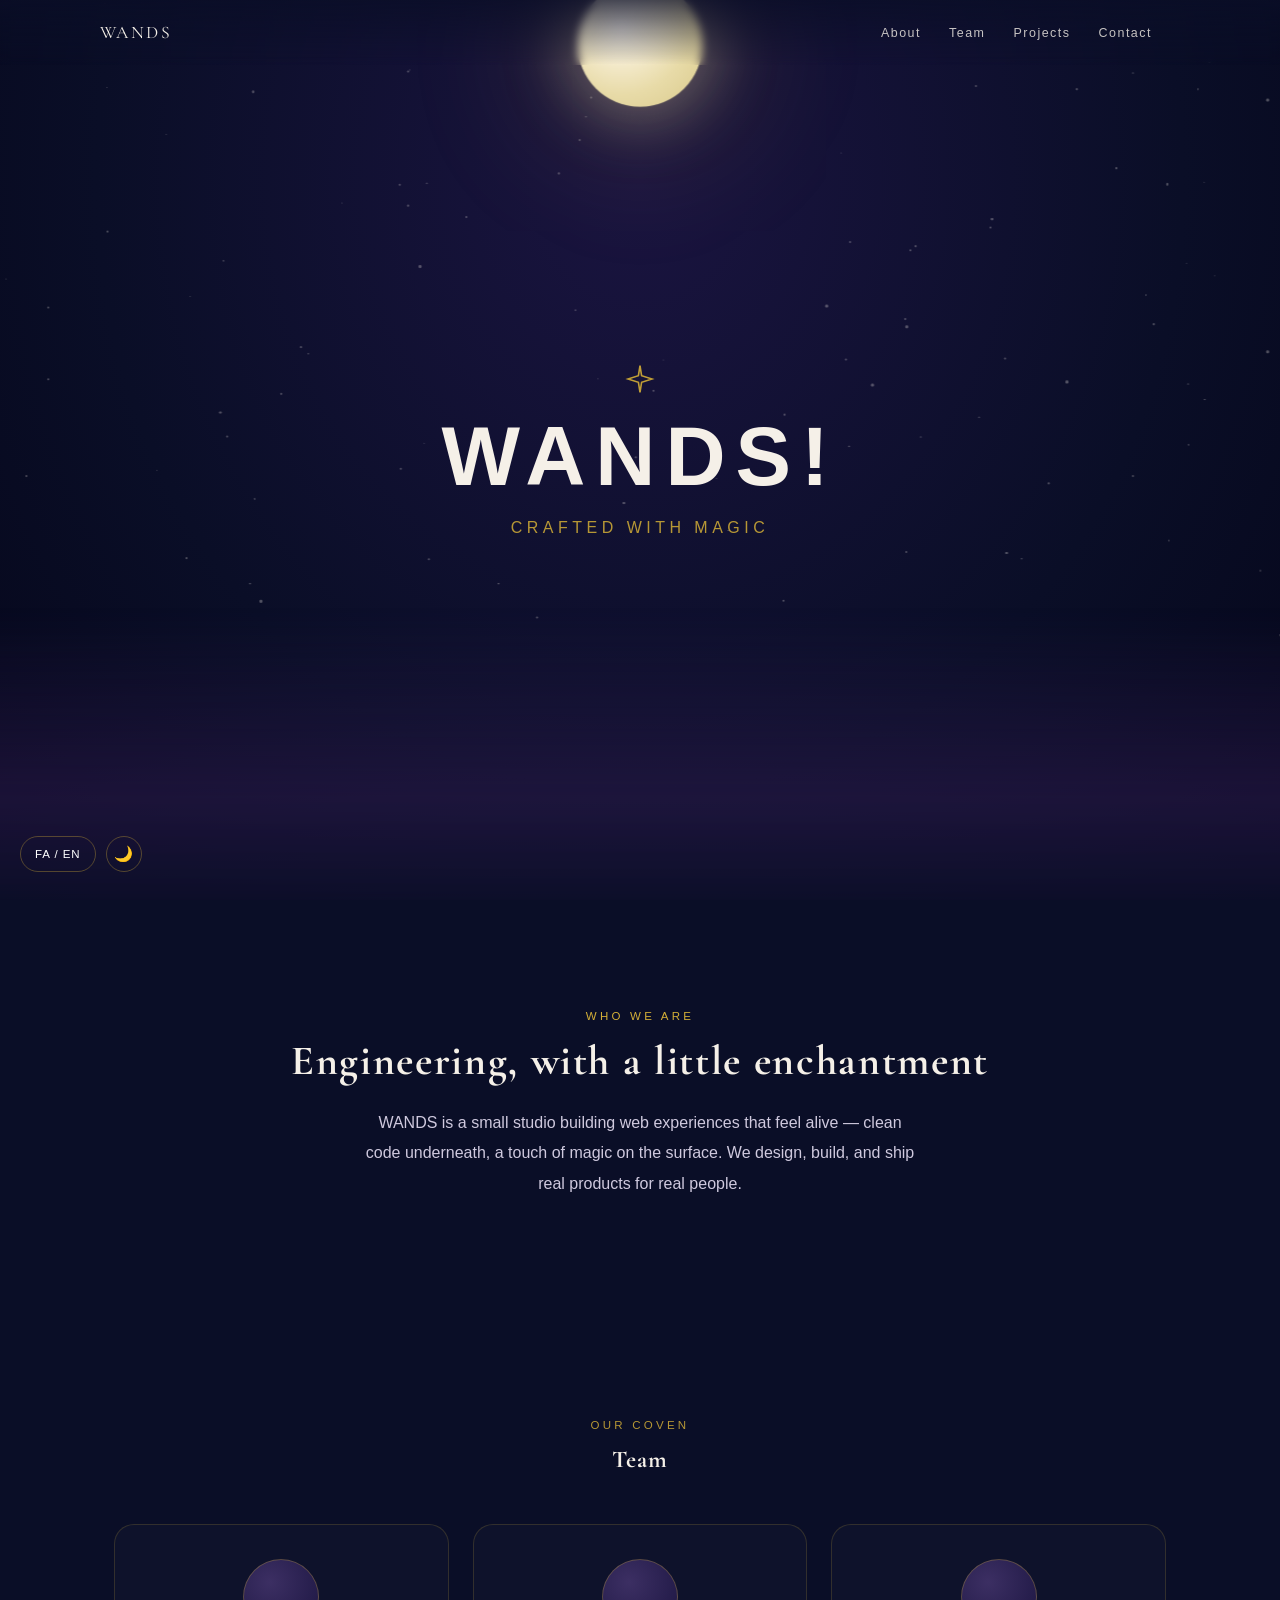
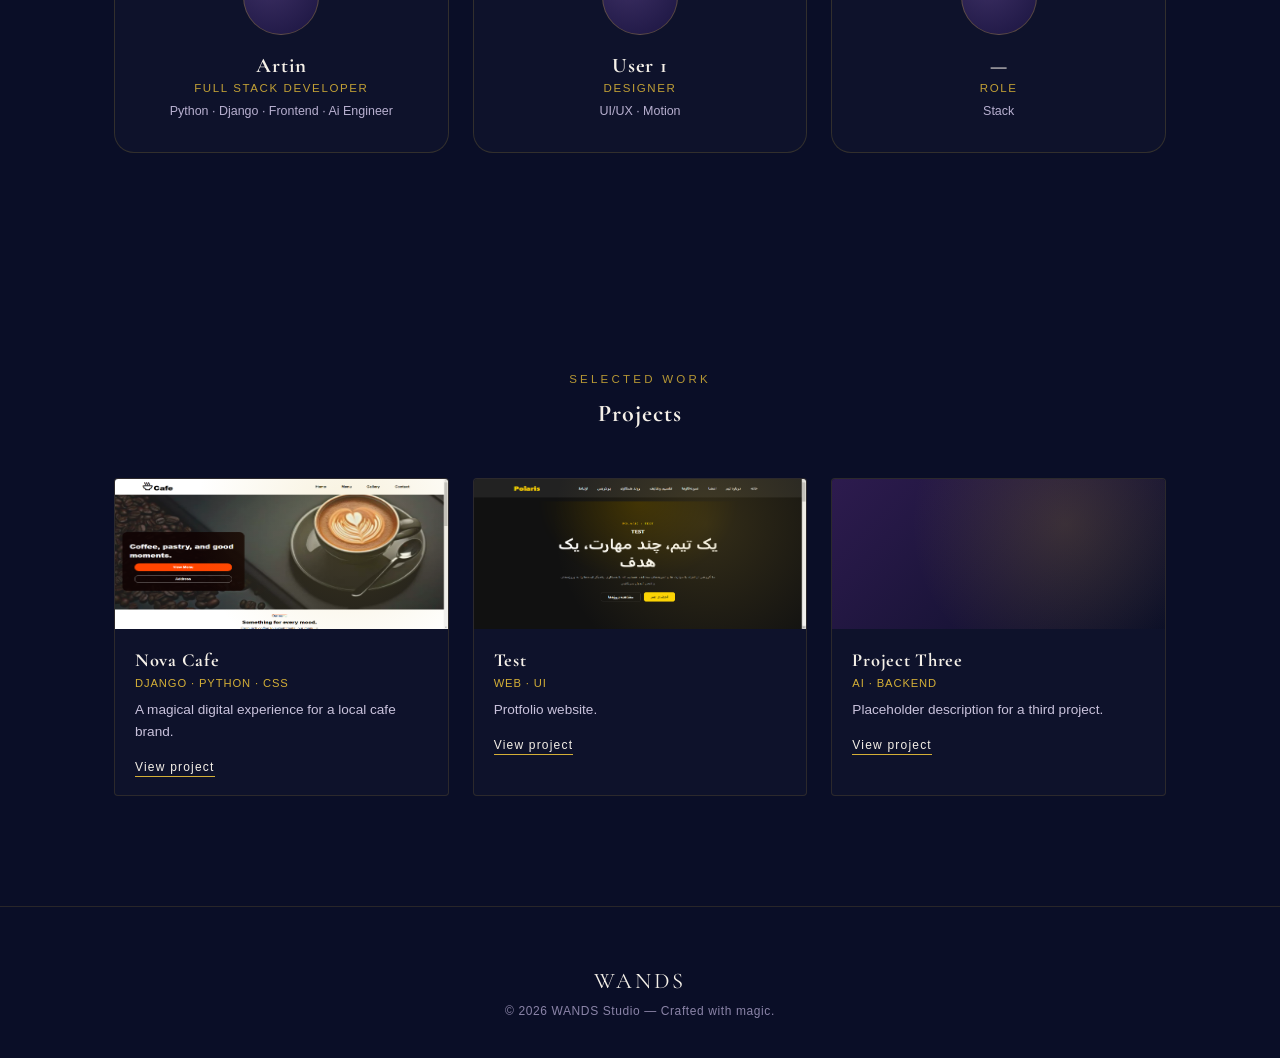
==== commit 584383e7: "Fix CSS Path" ====
--- a/index.html
+++ b/index.html
@@ -17,7 +17,7 @@
       href="https://fonts.googleapis.com/css2?family=Cormorant+Garamond:wght@400;500;600&family=Inter:wght@300;400;500&family=Vazirmatn:wght@300;400;500;600&display=swap"
       rel="stylesheet"
     />
-    <link rel="stylesheet" href="/css/style.css" />
+    <link rel="stylesheet" href="css/style.css">
   </head>
   <body>
     <div class="count">
